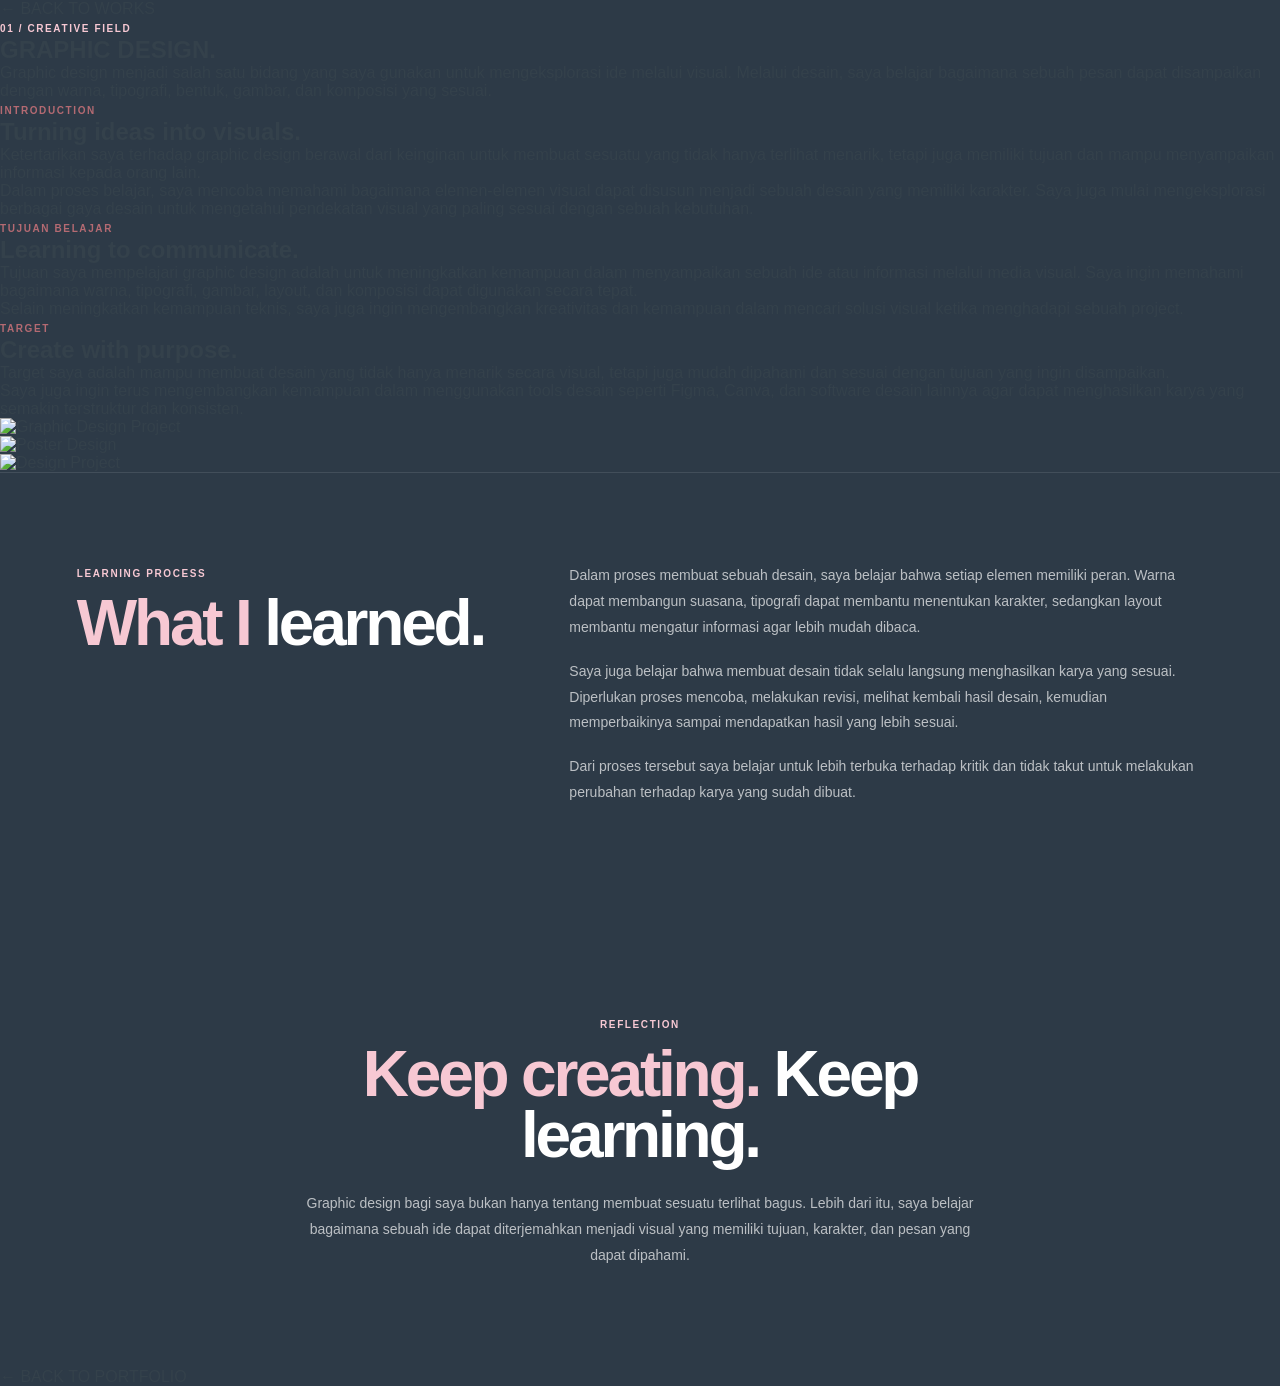
==== graphic-design.html @ dea5a139 "tambah file, benerin css" ====
<!DOCTYPE html>
<html lang="id">
<head>
    <meta charset="UTF-8">
    <meta name="viewport" content="width=device-width, initial-scale=1.0">
    <title>Graphic Design | Haya Salsabil Fadiyah</title>
    <link rel="stylesheet" href="style.css">
</head>

<body class="detail-page">

    <main class="detail-page-content">

        <a
            href="index.html#works"
            class="detail-back"
        >
            ← BACK TO WORKS
        </a>

        <section class="detail-header">
            <span class="section-label light">
                01 / CREATIVE FIELD
            </span>

            <h1>
                GRAPHIC
                <span>
                    DESIGN.
                </span>
            </h1>

            <p>
                Graphic design menjadi salah satu bidang yang
                saya gunakan untuk mengeksplorasi ide melalui
                visual. Melalui desain, saya belajar bagaimana
                sebuah pesan dapat disampaikan dengan warna,
                tipografi, bentuk, gambar, dan komposisi yang
                sesuai.
            </p>
        </section>

        <section class="detail-info">

            <div class="detail-description">
                <span class="section-label">
                    INTRODUCTION
                </span>

                <h2>
                    Turning ideas
                    <span>
                        into visuals.
                    </span>
                </h2>

                <p>
                    Ketertarikan saya terhadap graphic design
                    berawal dari keinginan untuk membuat sesuatu
                    yang tidak hanya terlihat menarik, tetapi juga
                    memiliki tujuan dan mampu menyampaikan informasi
                    kepada orang lain.
                </p>

                <p>
                    Dalam proses belajar, saya mencoba memahami
                    bagaimana elemen-elemen visual dapat disusun
                    menjadi sebuah desain yang memiliki karakter.
                    Saya juga mulai mengeksplorasi berbagai gaya
                    desain untuk mengetahui pendekatan visual yang
                    paling sesuai dengan sebuah kebutuhan.
                </p>

                <span class="section-label">
                    TUJUAN BELAJAR
                </span>

                <h2>
                    Learning to
                    <span>
                        communicate.
                    </span>
                </h2>

                <p>
                    Tujuan saya mempelajari graphic design adalah
                    untuk meningkatkan kemampuan dalam menyampaikan
                    sebuah ide atau informasi melalui media visual.
                    Saya ingin memahami bagaimana warna, tipografi,
                    gambar, layout, dan komposisi dapat digunakan
                    secara tepat.
                </p>

                <p>
                    Selain meningkatkan kemampuan teknis, saya juga
                    ingin mengembangkan kreativitas dan kemampuan
                    dalam mencari solusi visual ketika menghadapi
                    sebuah project.
                </p>

                <span class="section-label">
                    TARGET
                </span>

                <h2>
                    Create with
                    <span>
                        purpose.
                    </span>
                </h2>

                <p>
                    Target saya adalah mampu membuat desain yang
                    tidak hanya menarik secara visual, tetapi juga
                    mudah dipahami dan sesuai dengan tujuan yang
                    ingin disampaikan.
                </p>

                <p>
                    Saya juga ingin terus mengembangkan kemampuan
                    dalam menggunakan tools desain seperti Figma,
                    Canva, dan software desain lainnya agar dapat
                    menghasilkan karya yang semakin terstruktur
                    dan konsisten.
                </p>
            </div>

            <div class="detail-gallery">

                <div class="detail-photo large">
                    <img
                        src="assets/poster1.jpg"
                        alt="Graphic Design Project"
                    >
                </div>

                <div class="detail-photo">
                    <img
                        src="assets/work-poster.jpg"
                        alt="Poster Design"
                    >
                </div>

                <div class="detail-photo">
                    <img
                        src="assets/journey-2.jpg"
                        alt="Design Project"
                    >
                </div>

            </div>

        </section>

        <section class="detail-article">

            <div>
                <span class="section-label light">
                    LEARNING PROCESS
                </span>

                <h2>
                    What I
                    <span>
                        learned.
                    </span>
                </h2>
            </div>

            <div>
                <p>
                    Dalam proses membuat sebuah desain, saya
                    belajar bahwa setiap elemen memiliki peran.
                    Warna dapat membangun suasana, tipografi dapat
                    membantu menentukan karakter, sedangkan layout
                    membantu mengatur informasi agar lebih mudah
                    dibaca.
                </p>

                <p>
                    Saya juga belajar bahwa membuat desain tidak
                    selalu langsung menghasilkan karya yang sesuai.
                    Diperlukan proses mencoba, melakukan revisi,
                    melihat kembali hasil desain, kemudian
                    memperbaikinya sampai mendapatkan hasil yang
                    lebih sesuai.
                </p>

                <p>
                    Dari proses tersebut saya belajar untuk lebih
                    terbuka terhadap kritik dan tidak takut untuk
                    melakukan perubahan terhadap karya yang sudah
                    dibuat.
                </p>
            </div>

        </section>

        <section class="detail-closing">

            <span class="section-label light">
                REFLECTION
            </span>

            <h2>
                Keep creating.
                <span>
                    Keep learning.
                </span>
            </h2>

            <p>
                Graphic design bagi saya bukan hanya tentang
                membuat sesuatu terlihat bagus. Lebih dari itu,
                saya belajar bagaimana sebuah ide dapat diterjemahkan
                menjadi visual yang memiliki tujuan, karakter, dan
                pesan yang dapat dipahami.
            </p>

        </section>

        <a
            href="index.html#works"
            class="detail-bottom-button"
        >
            ← BACK TO PORTFOLIO
        </a>

    </main>

</body>
</html>
---- style.css ----
:root {
    --cream: #fff7e6;
    --pink: #f7c8d3;
    --rose: #b46a72;
    --sage: #a8b58a;
    --sky: #a9b7c6;
    --blue: #2d3a47;
    --dark: #24303b;
    --text: #34414b;

    --page-width: 1680px;
    --card-width: 1250px;
    --radius-large: 42px;
    --radius-medium: 30px;
    --radius-small: 18px;

    --main-width: calc(100% - 75px);
    --main-max-width: 1710px;
}

/* =========================================================
   RESET
========================================================= */

* {
    margin: 0;
    padding: 0;
    box-sizing: border-box;
    scroll-behavior: smooth;
}

html {
    scroll-behavior: smooth;
}

body {
    background: var(--blue);
    color: var(--text);
    font-family: "DM Sans", sans-serif;
    overflow-x: hidden;
}

body.locked {
    overflow: hidden;
}

a {
    color: inherit;
    text-decoration: none;
}

button {
    border: 0;
    font-family: inherit;
    cursor: pointer;
}


/* =========================================================
   WEBSITE VISIBILITY
========================================================= */

#website {
    opacity: 0;
    visibility: hidden;
}


/* =========================================================
   INTRO
========================================================= */

#intro,
#statement-screen {
    position: fixed;
    inset: 0;
    z-index: 9999;

    display: flex;
    align-items: center;
    justify-content: center;

    background: var(--blue);
}

#intro::before,
#statement-screen::before {
    content: "";

    position: absolute;
    inset: 0;

    background:
        radial-gradient(
            circle at 20% 25%,
            rgba(169, 183, 198, 0.12),
            transparent 25%
        ),
        radial-gradient(
            circle at 80% 75%,
            rgba(247, 200, 211, 0.08),
            transparent 25%
        );
}


/* =========================================================
   INTRO ORBITS
========================================================= */

.intro-orbits {
    position: absolute;
    inset: 0;
    pointer-events: none;
}

.intro-orbits span {
    position: absolute;

    border: 1px solid rgba(255, 247, 230, 0.12);
    border-radius: 50%;

    animation: orbitFloat 7s ease-in-out infinite;
}

.intro-orbits span:nth-child(1) {
    width: 420px;
    height: 420px;

    left: -130px;
    top: -120px;
}

.intro-orbits span:nth-child(2) {
    width: 300px;
    height: 300px;

    right: -100px;
    bottom: -80px;

    animation-delay: -2s;
}

.intro-orbits span:nth-child(3) {
    width: 120px;
    height: 120px;

    right: 18%;
    top: 18%;

    border-style: dashed;

    animation-delay: -4s;
}

@keyframes orbitFloat {
    0%,
    100% {
        transform: translateY(0) rotate(0deg);
    }

    50% {
        transform: translateY(-20px) rotate(15deg);
    }
}


/* =========================================================
   INTRO CONTENT
========================================================= */

.intro-content {
    position: relative;
    z-index: 2;

    width: min(520px, 80%);

    text-align: center;
}

#loading-number {
    margin-bottom: 18px;

    color: var(--pink);

    font-size: clamp(38px, 5vw, 62px);
    line-height: 1;
    font-weight: 800;
    letter-spacing: -0.04em;
}

.loading-line {
    width: 100%;
    height: 3px;

    overflow: hidden;

    background: rgba(255, 247, 230, 0.18);
}

#loading-bar {
    display: block;

    width: 0;
    height: 100%;

    background: var(--cream);

    transition: width 0.05s linear;
}

.loading-label {
    margin-top: 14px;

    color: rgba(255, 247, 230, 0.6);

    font-size: 10px;
    font-weight: 700;
    letter-spacing: 0.16em;
}


/* =========================================================
   STATEMENT
========================================================= */

#statement-screen {
    display: none;
    opacity: 0;

    transition: opacity 0.8s ease;
}

#statement-text {
    position: relative;
    z-index: 2;

    max-width: 1000px;
    padding: 0 30px;

    color: var(--cream);

    font-size: clamp(25px, 4vw, 58px);
    line-height: 1.05;
    font-weight: 800;
    letter-spacing: 0.06em;

    text-align: center;
}

.statement-decoration {
    position: absolute;
    inset: 0;

    pointer-events: none;
}

.statement-decoration span {
    position: absolute;

    color: var(--pink);
    font-size: 22px;

    animation: statementFloat 3s ease-in-out infinite;
}

.statement-decoration span:nth-child(1) {
    top: 25%;
    left: 18%;
}

.statement-decoration span:nth-child(2) {
    right: 18%;
    bottom: 25%;

    animation-delay: -1s;
}

.statement-decoration span:nth-child(3) {
    left: 10%;
    bottom: 20%;

    color: var(--sage);

    animation-delay: -2s;
}

@keyframes statementFloat {
    0%,
    100% {
        transform: translateY(0) rotate(0);
    }

    50% {
        transform: translateY(-15px) rotate(20deg);
    }
}


/* =========================================================
   FLOATING DECORATION
========================================================= */

.floating-decoration {
    position: fixed;
    inset: 0;
    z-index: 10;

    width: 100%;
    height: 100vh;

    overflow: hidden;
    pointer-events: none;
}

.ornament {
    position: absolute;

    opacity: 0.75;

    animation:
        floatingMove
        var(--duration)
        ease-in-out
        infinite;

    animation-delay: var(--delay);
}

.ornament.circle {
    width: 10px;
    height: 10px;

    border-radius: 50%;
}

.ornament.square {
    width: 13px;
    height: 13px;

    border-radius: 3px;

    transform: rotate(15deg);
}

.ornament.star {
    font-size: 22px;
}

@keyframes floatingMove {
    0% {
        transform: translate3d(0, 50px, 0) rotate(0);
        opacity: 0;
    }

    15% {
        opacity: 0.7;
    }

    45% {
        transform: translate3d(45px, -40px, 0) rotate(100deg);
    }

    70% {
        transform: translate3d(-35px, -100px, 0) rotate(210deg);
        opacity: 0.8;
    }

    100% {
        transform: translate3d(25px, -170px, 0) rotate(360deg);
        opacity: 0;
    }
}


/* =========================================================
   NAVBAR
========================================================= */

.navbar {
    position: sticky;
    top: 20px;
    z-index: 100;

    width: calc(100% - 90px);
    max-width: var(--page-width);
    height: 88px;

    margin: 20px auto 42px;
    padding: 0 34px;

    display: flex;
    align-items: center;
    justify-content: space-between;

    border-radius: 60px;

    background: var(--cream);

    box-shadow: 0 18px 40px rgba(0, 0, 0, 0.1);
}

.logo {
    color: var(--rose);

    font-size: 30px;
    font-weight: 800;
    letter-spacing: -0.06em;
}

.navbar nav {
    display: flex;
    align-items: center;
    gap: 38px;
}

.nav-link {
    position: relative;

    padding: 10px 0;

    color: var(--dark);

    font-size: 12px;
    font-weight: 800;
    letter-spacing: 0.04em;
}

.nav-link::after {
    content: "";

    position: absolute;
    left: 0;
    bottom: 2px;

    width: 0;
    height: 3px;

    border-radius: 5px;

    background: var(--rose);

    transition: width 0.3s ease;
}

.nav-link:hover::after,
.nav-link.active::after {
    width: 100%;
}

.talk-btn,
.portfolio-btn {
    display: inline-flex;
    align-items: center;
    justify-content: center;
    gap: 16px;

    padding: 16px 24px;

    border-radius: 40px;

    background: var(--rose);
    color: white;

    font-size: 12px;
    font-weight: 800;
    letter-spacing: 0.03em;

    transition:
        transform 0.3s ease,
        box-shadow 0.3s ease;
}

.talk-btn:hover,
.portfolio-btn:hover {
    transform: translateY(-4px);

    box-shadow:
        0 12px 25px rgba(180, 106, 114, 0.3);
}


/* =========================================================
   HERO
========================================================= */

.hero {
    width: calc(100% - 70px);
    max-width: var(--page-width);

    margin: 0 auto;
}

.hero-card {
    position: relative;

    min-height: 720px;

    overflow: hidden;

    display: flex;
    align-items: center;

    padding: 90px 9%;

    border-radius: var(--radius-large);

    background: var(--cream);
}

.hero-decoration::before,
.hero-decoration::after {
    content: "";

    position: absolute;

    width: 15px;
    height: 15px;

    border-radius: 50%;

    background: var(--pink);
}

.hero-decoration::before {
    top: 80px;
    left: 35px;
}

.hero-decoration::after {
    right: 45px;
    bottom: 70px;

    background: var(--sage);
}


/* =========================================================
   HERO CONTENT
========================================================= */

.hero-content {
    position: relative;
    z-index: 3;

    width: 57%;

    margin-left: auto;
}

.hello {
    margin-bottom: 14px;

    color: var(--sage);

    font-size: 23px;
    font-weight: 600;
}

.hello span {
    color: var(--rose);
    font-weight: 800;
}

.hero-content h1 {
    margin-bottom: 28px;

    color: var(--sage);

    font-size: clamp(48px, 5vw, 82px);
    line-height: 0.96;
    font-weight: 800;
    letter-spacing: -0.055em;
}

.hero-content h1 span {
    color: var(--rose);
}

.hero-description {
    max-width: 650px;

    margin-bottom: 25px;

    color: var(--text);

    font-size: 17px;
    line-height: 1.7;
}

.hero-meta {
    display: flex;
    flex-wrap: wrap;
    gap: 8px;

    margin-bottom: 28px;
}

.hero-meta span {
    padding: 8px 13px;

    border-radius: 30px;

    color: var(--rose);
    background: rgba(180, 106, 114, 0.09);

    font-size: 9px;
    font-weight: 800;
    letter-spacing: 0.05em;
}

.portfolio-btn {
    padding: 17px 26px;
}


/* =========================================================
   POLAROID / ID CARD
========================================================= */

.id-card-wrap {
    position: absolute;
    left: 8%;
    top: 95px;
    z-index: 5;

    width: 360px;
    height: 500px;

    cursor: grab;

    transform:
        rotate(-6deg)
        translate(0, 0);

    transform-origin: center top;

    transition: filter 0.4s ease;
}

.id-card-wrap:hover {
    filter:
        drop-shadow(
            0 30px 30px rgba(0, 0, 0, 0.14)
        );
}

.id-card-wrap:active {
    cursor: grabbing;
}

.polaroid-shadow {
    position: absolute;

    inset: 12px -14px -14px 14px;

    border-radius: 8px;

    background: rgba(0, 0, 0, 0.13);

    transform: rotate(3deg);

    filter: blur(5px);
}

.id-card {
    position: relative;

    width: 100%;
    height: 100%;

    padding: 16px 16px 20px;

    overflow: hidden;

    border-radius: 8px;

    background: white;

    box-shadow:
        0 25px 40px rgba(0, 0, 0, 0.15);

    user-select: none;

    transition: transform 0.25s ease;
}

.id-card:hover {
    transform: rotate(1deg) scale(1.015);
}

.polaroid-photo {
    width: 100%;
    height: 385px;

    overflow: hidden;

    background: #e8e8e8;
}

.polaroid-photo img {
    display: block;

    width: 100%;
    height: 100%;

    object-fit: cover;

    pointer-events: none;

    filter: saturate(0.92);
}

.polaroid-caption {
    display: flex;
    flex-direction: column;
    justify-content: center;

    padding: 13px 5px 0;
}

.polaroid-caption strong {
    color: var(--dark);

    font-family: Georgia, serif;
    font-size: 22px;
    line-height: 1;
}

.polaroid-caption span {
    margin-top: 3px;

    color: var(--rose);

    font-size: 11px;
    font-weight: 600;
}

.polaroid-caption small {
    margin-top: 3px;

    color: #999;

    font-size: 8px;
    font-weight: 700;
    letter-spacing: 0.15em;
}


/* =========================================================
   MARQUEE
========================================================= */

.marquee {
    width: 100%;
    min-height: 74px;

    margin: 28px 0 0;

    overflow: hidden;

    display: flex;
    align-items: center;

    background: var(--sky);
}

.marquee-track {
    width: max-content;

    display: flex;

    white-space: nowrap;

    animation:
        marqueeRight
        22s linear
        infinite;
}

.marquee-track span {
    padding-right: 55px;

    color: white;

    font-size: 25px;
    font-weight: 700;
    letter-spacing: 0.03em;
}

@keyframes marqueeRight {
    from {
        transform: translateX(-50%);
    }

    to {
        transform: translateX(0);
    }
}


/* =========================================================
   COMMON SECTION
========================================================= */

.section-label {
    display: inline-block;

    color: var(--rose);

    font-size: 10px;
    font-weight: 800;
    letter-spacing: 0.16em;
}

.section-label.light {
    color: var(--pink);
}


/* =========================================================
   ABOUT
========================================================= */

.about {
    position: relative;

    width: 100%;

    overflow: hidden;

    padding: 95px 0 100px;
}

.section-running-title {
    width: max-content;

    margin-bottom: 55px;

    white-space: nowrap;

    animation:
        aboutMove
        20s linear
        infinite;
}

.section-running-title span {
    color: transparent;

    -webkit-text-stroke: 2px var(--sky);

    font-size: clamp(70px, 9vw, 145px);
    line-height: 0.9;
    font-weight: 800;
}

@keyframes aboutMove {
    from {
        transform: translateX(-15%);
    }

    to {
        transform: translateX(0);
    }
}


/* =========================================================
   ABOUT CARD
========================================================= */

.about-card {
    position: relative;
    z-index: 2;

    width: var(--main-width);
    max-width: var(--main-max-width);
    min-height: 730px;

    margin: 0 auto;
    padding: 80px 10% 80px 8%;

    border-radius: 45px;

    background: var(--cream);
}


/* =========================================================
   ABOUT PHOTO
========================================================= */

.about-photo {
    position: absolute;
    right: -25px;
    top: -160px;
    z-index: 3;

    width: 520px;

    animation: photoFloat 4s ease-in-out infinite;
}

.about-photo img {
    position: relative;

    display: block;

    width: 100%;

    filter:
        drop-shadow(
            0 15px 18px rgba(0, 0, 0, 0.18)
        );
}

.photo-glow {
    position: absolute;

    inset: 15% 5% 5%;

    background: var(--sage);

    filter: blur(35px);

    opacity: 0.45;
}

@keyframes photoFloat {
    0%,
    100% {
        transform:
            translateY(0)
            rotate(0);
    }

    50% {
        transform:
            translateY(-14px)
            rotate(1deg);
    }
}


/* =========================================================
   ABOUT TEXT
========================================================= */

.about-text {
    width: 65%;

    color: #6d7b45;
}

.about-text h2 {
    margin: 9px 0 20px;

    color: var(--sage);

    font-size: clamp(38px, 4vw, 55px);
    line-height: 1;
    letter-spacing: -0.04em;
}

.about-text h2 span {
    color: var(--rose);
}

.about-text > p {
    margin-bottom: 17px;

    font-size: 16px;
    line-height: 1.75;
}


/* =========================================================
   SKILLS & JOURNEY
========================================================= */

.skills-block,
.journey-block {
    margin-top: 35px;
}

.block-title {
    display: inline-flex;

    padding: 10px 25px;

    border-radius:
        18px
        32px
        32px
        18px;

    color: white;

    background:
        linear-gradient(
            90deg,
            var(--rose),
            var(--sage)
        );

    font-size: 12px;
    font-weight: 800;
    letter-spacing: 0.08em;
}

.block-description {
    max-width: 630px;

    margin: 12px 0 18px;

    color: #79855a;

    font-size: 12px;
    line-height: 1.6;
}


/* =========================================================
   SKILLS
========================================================= */

.skills {
    display: flex;
    align-items: flex-start;
    gap: 23px;

    margin-top: 15px;
}

.skill {
    display: flex;
    flex-direction: column;
    align-items: center;
    gap: 6px;

    min-width: 58px;
}

.skill-icon {
    width: 58px;
    height: 58px;

    display: grid;
    place-items: center;

    border-radius: 11px;

    background: white;

    box-shadow:
        0 8px 18px rgba(0, 0, 0, 0.13);

    font-size: 23px;
    font-weight: 800;

    transition:
        transform 0.35s
        cubic-bezier(.2, .8, .2, 1);
}

.skill:hover .skill-icon {
    transform:
        translateY(-10px)
        rotate(-5deg);
}

.skill small {
    height: 12px;

    opacity: 0;

    color: var(--dark);

    font-size: 9px;

    white-space: nowrap;

    transition: opacity 0.3s ease;
}

.skill:hover small {
    opacity: 1;
}

.ai {
    color: #ff9800;
    background: #21100c;
}

.ps {
    color: #29a9ff;
    background: #092438;
}

.figma {
    color: #ff6f61;
    background: #111;
}

.vs {
    color: #147dd1;
}

.php {
    color: #7134a5;
}

.canva {
    color: white;

    background:
        linear-gradient(
            135deg,
            #08d8a0,
            #7658e8
        );

    font-size: 11px;
}


/* =========================================================
   JOURNEY
========================================================= */

.journey {
    display: flex;
    align-items: center;
    gap: 24px;

    margin-top: 10px;
}

.journey-image {
    position: relative;

    width: 330px;
    height: 175px;

    flex-shrink: 0;

    overflow: hidden;

    border-radius: 22px;

    background: var(--sage);
}

.journey-image img {
    width: 100%;
    height: 100%;

    object-fit: cover;

    transition:
        opacity 0.3s ease,
        transform 0.5s ease;
}

.journey-image:hover img {
    transform: scale(1.05);
}

.journey-next,
.work-arrow,
.achievement-prev,
.achievement-next {
    cursor: pointer;
}

.journey-next {
    position: absolute;

    right: 8px;
    bottom: 8px;

    width: 40px;
    height: 40px;

    border-radius: 50%;

    color: white;
    background: var(--sage);

    font-size: 21px;

    transition: transform 0.3s ease;
}

.journey-next:hover {
    transform:
        rotate(45deg)
        scale(1.1);
}

.journey-number {
    color: var(--rose);

    font-size: 9px;
    font-weight: 800;
    letter-spacing: 0.1em;
}

.journey-info h3 {
    margin: 7px 0;

    color: var(--rose);

    font-size: 22px;
}

.journey-info p {
    max-width: 390px;

    color: #5e6c39;

    font-size: 13px;
    line-height: 1.6;
}


/* =========================================================
   WORKS
========================================================= */

.works {
    width: 100%;

    padding: 100px 5% 110px;
}

.works-inner {
    width: min(1400px, 100%);

    margin: 0 auto;
}

.works-heading {
    margin-bottom: 45px;

    text-align: center;
}

.works-heading h2 {
    margin-top: 8px;

    color: var(--pink);

    font-size: clamp(48px, 5vw, 75px);
    line-height: 0.95;
    font-weight: 800;
    letter-spacing: -0.05em;
}

.works-heading h2 span {
    color: white;
}

.works-heading p {
    width: min(600px, 100%);

    margin: 16px auto 0;

    color: rgba(255, 255, 255, 0.65);

    font-size: 14px;
    line-height: 1.6;
}


/* =========================================================
   WORKS CONTENT
========================================================= */

.works-content {
    width: min(1250px, 100%);

    margin: auto;

    display: grid;
    grid-template-columns: 360px 1fr;

    align-items: center;

    gap: 75px;
}


/* =========================================================
   PHONE
========================================================= */

.phone-area {
    position: relative;

    display: flex;
    justify-content: center;
    align-items: center;

    min-height: 570px;
}

.phone-shadow {
    position: absolute;

    width: 230px;
    height: 45px;

    bottom: 45px;

    border-radius: 50%;

    background: rgba(0, 0, 0, 0.25);

    filter: blur(18px);

    transform: rotate(-8deg);
}

.phone {
    position: relative;
    z-index: 2;

    width: 305px;
    height: 610px;

    padding: 11px;

    border: 9px solid #111;
    border-radius: 45px;

    background: white;

    transform: rotate(-8deg);

    animation:
        phoneFloat
        4s ease-in-out
        infinite;

    box-shadow:
        18px 25px 40px rgba(0, 0, 0, 0.24);
}

.phone-speaker {
    position: absolute;

    top: 10px;
    left: 50%;

    width: 32px;
    height: 4px;

    transform: translateX(-50%);

    border-radius: 20px;

    background: #333;

    z-index: 5;
}

.phone-notch {
    position: absolute;

    top: 6px;
    left: 50%;

    width: 105px;
    height: 24px;

    transform: translateX(-50%);

    border-radius: 20px;

    background: #111;

    z-index: 3;
}

.phone-screen {
    width: 100%;
    height: 100%;

    overflow: hidden;

    border-radius: 32px;
}

.phone-screen img {
    width: 100%;
    height: 100%;

    object-fit: cover;

    transition: opacity 0.25s ease;
}

@keyframes phoneFloat {
    0%,
    100% {
        transform:
            translateY(0)
            rotate(-8deg);
    }

    50% {
        transform:
            translateY(-18px)
            rotate(-5deg);
    }
}


/* =========================================================
   WORK CATEGORIES
========================================================= */

.work-categories {
    display: grid;

    grid-template-columns: repeat(3, 1fr);

    gap: 14px;
}

.work-category {
    position: relative;

    min-height: 430px;

    overflow: hidden;

    border-radius: var(--radius-medium);

    background: var(--cream);

    color: var(--dark);

    transition:
        transform 0.35s ease,
        box-shadow 0.35s ease;
}

.work-category:hover {
    transform: translateY(-8px);

    box-shadow:
        0 18px 35px rgba(0, 0, 0, 0.18);
}

.category-image {
    width: 100%;
    height: 180px;

    overflow: hidden;
}

.category-image img {
    display: block;

    width: 100%;
    height: 100%;

    object-fit: cover;

    transition: transform 0.5s ease;
}

.work-category:hover .category-image img {
    transform: scale(1.08);
}

.category-content {
    position: relative;

    min-height: 250px;

    padding: 22px 20px;
}

.category-content > span {
    color: var(--rose);

    font-size: 9px;
    font-weight: 800;
    letter-spacing: 0.1em;
}

.category-content h3 {
    margin: 8px 0 12px;

    color: var(--sage);

    font-size: 25px;
    line-height: 0.95;
    font-weight: 800;
    letter-spacing: -0.04em;
}

.category-content p {
    max-width: 230px;

    color: #687449;

    font-size: 11px;
    line-height: 1.6;
}

.category-content b {
    position: absolute;

    right: 18px;
    bottom: 18px;

    width: 42px;
    height: 42px;

    display: grid;
    place-items: center;

    border-radius: 50%;

    color: white;
    background: var(--rose);

    font-size: 20px;

    transition:
        transform 0.3s ease,
        background 0.3s ease;
}

.work-category:hover .category-content b {
    transform: rotate(45deg);

    background: var(--sage);
}

.work-info h3 {
    margin: 5px 0 6px;

    color: var(--pink);

    font-size: 25px;
    line-height: 1;
}

.work-info p {
    max-width: 650px;

    color: rgba(255, 255, 255, 0.7);

    font-size: 13px;
    line-height: 1.6;
}


/* =========================================================
   ACHIEVEMENTS
========================================================= */

.achievements {
    width: 100%;

    margin: 0;

    padding: 90px 0 100px;

    overflow: hidden;
}

.achievement-title {
    width: min(1400px, 90%);

    margin: 0 auto 38px;
}

.achievement-title > span {
    color: white;

    font-size: clamp(50px, 6vw, 90px);
    line-height: 0.95;
    font-weight: 800;
    letter-spacing: -0.055em;
}

.achievement-title p {
    margin-top: 10px;

    color: rgba(255, 255, 255, 0.55);

    font-size: 12px;
}


/* =========================================================
   ACHIEVEMENT CONTENT
========================================================= */

.achievement-content {
    width: 100%;

    display: grid;
    grid-template-columns: 1.55fr 0.75fr;

    gap: 0;

    align-items: stretch;
}


/* =========================================================
   ACHIEVEMENT IMAGE
========================================================= */

.achievement-image {
    position: relative;

    height: 600px;

    overflow: hidden;

    background: var(--sage);
}

.achievement-image img {
    display: block;

    width: 100%;
    height: 100%;

    object-fit: cover;
    object-position: center center;

    transition: transform 0.5s ease;
}

.achievement-image:hover img {
    transform: scale(1.025);
}


/* =========================================================
   ACHIEVEMENT OVERLAY
========================================================= */

.achievement-overlay {
    position: absolute;

    left: 40px;
    bottom: 35px;

    width: min(470px, 65%);

    padding: 22px;

    border-radius: 20px;

    background: rgba(255, 247, 230, 0.78);

    backdrop-filter: blur(14px);
}

.achievement-overlay span {
    color: var(--rose);

    font-size: 9px;
    font-weight: 800;
    letter-spacing: 0.12em;
}

.achievement-overlay h3 {
    margin: 7px 0;

    color: var(--dark);

    font-size: 18px;
    line-height: 1.1;
}

.achievement-overlay p {
    color: #56633a;

    font-size: 12px;
    line-height: 1.5;
}


/* =========================================================
   ACHIEVEMENT ARROWS
========================================================= */

.achievement-prev,
.achievement-next {
    position: absolute;
    top: 50%;
    z-index: 5;

    width: 46px;
    height: 46px;

    border-radius: 50%;

    color: white;
    background: var(--sage);

    font-size: 27px;

    transform: translateY(-50%);

    transition: transform 0.3s ease;
}

.achievement-prev:hover,
.achievement-next:hover {
    transform:
        translateY(-50%)
        scale(1.12);
}

.achievement-prev {
    left: 25px;
}

.achievement-next {
    right: 25px;
}


/* =========================================================
   ACHIEVEMENT MESSAGE
========================================================= */

.achievement-message {
    min-height: 600px;

    padding: 55px 65px;

    display: flex;
    flex-direction: column;
    justify-content: center;

    background: var(--cream);

    color: var(--rose);
}

.achievement-number {
    margin-bottom: 25px;

    color: var(--sage);

    font-size: 10px;
    font-weight: 800;
    letter-spacing: 0.14em;
}

.achievement-message p {
    max-width: 500px;

    color: var(--rose);

    font-size: clamp(26px, 3vw, 42px);
    line-height: 1.25;
    font-weight: 700;
    letter-spacing: -0.03em;
}

.achievement-small-line {
    width: 65px;
    height: 3px;

    margin: 28px 0 14px;

    background: var(--sage);
}

.achievement-message > span:last-child {
    color: #788354;

    font-size: 8px;
    font-weight: 800;
    letter-spacing: 0.1em;
}


/* =========================================================
   ACHIEVEMENT CTA
========================================================= */

.achievement-cta {
    width: 100%;
    min-height: 105px;

    padding: 22px 6%;

    display: flex;
    align-items: center;
    justify-content: space-between;

    gap: 25px;

    background: var(--cream);

    border-top:
        1px solid rgba(180, 106, 114, 0.12);

    color: var(--rose);
}

.achievement-cta div {
    display: flex;
    flex-direction: column;
    gap: 5px;
}

.achievement-cta span {
    color: var(--sage);

    font-size: 9px;
    font-weight: 800;
    letter-spacing: 0.13em;
}

.achievement-cta strong {
    font-size: 22px;
}

.achievement-cta button {
    width: 55px;
    height: 55px;

    flex-shrink: 0;

    display: grid;
    place-items: center;

    border-radius: 50%;

    color: white;
    background: var(--sage);

    font-size: 27px;

    cursor: pointer;

    transition:
        transform 0.4s ease,
        box-shadow 0.3s ease;
}

.achievement-cta button:hover {
    transform:
        rotate(45deg)
        scale(1.08);

    box-shadow:
        0 10px 25px
        rgba(168, 181, 138, 0.35);
}


/* =========================================================
   CONTACT
========================================================= */

.contact {
    width: 100%;

    padding: 100px 5% 85px;
}

.contact-card {
    width: var(--main-width);
    max-width: var(--main-max-width);

    margin: 0 auto;

    padding: 70px 10%;

    border-radius: 45px;

    background: var(--cream);

    text-align: center;
}

.contact-card h2 {
    margin: 8px 0 12px;

    color: var(--rose);

    font-size: clamp(50px, 5vw, 75px);
    line-height: 0.9;
    letter-spacing: -0.05em;
}

.contact-card > p {
    width: min(650px, 100%);

    margin: auto;

    color: #687449;

    font-size: 14px;
    line-height: 1.7;
}


/* =========================================================
   CONTACT TAGS
========================================================= */

.contact-extra {
    display: flex;
    justify-content: center;
    flex-wrap: wrap;

    gap: 8px;

    margin: 24px 0;
}

.contact-extra span {
    padding: 7px 13px;

    border-radius: 20px;

    color: var(--rose);
    background: rgba(180, 106, 114, 0.08);

    font-size: 8px;
    font-weight: 800;
    letter-spacing: 0.1em;
}


/* =========================================================
   SOCIALS
========================================================= */

.socials {
    width: min(900px, 100%);

    margin: 30px auto 0;

    display: grid;

    grid-template-columns: repeat(3, 1fr);

    gap: 12px;
}

.social {
    width: 100%;
    min-height: 54px;

    padding: 13px 19px;

    border-radius: 30px;

    display: flex;
    align-items: center;
    justify-content: space-between;

    color: white;
    background: var(--rose);

    font-size: 12px;
    font-weight: 700;

    box-shadow:
        0 7px 0 rgba(0, 0, 0, 0.08);

    animation:
        socialFloat
        4s ease-in-out
        infinite;

    transition:
        transform 0.3s ease,
        background 0.3s ease;
}

.social:nth-child(2) {
    animation-delay: -0.6s;
}

.social:nth-child(3) {
    animation-delay: -1.2s;
}

.social:nth-child(4) {
    animation-delay: -1.8s;
}

.social:nth-child(5) {
    animation-delay: -2.4s;
}

.social:nth-child(6) {
    animation-delay: -3s;
}

.social:hover {
    transform:
        translateY(-8px)
        rotate(-2deg);

    background: var(--sage);
}

.social b {
    font-size: 17px;
}

@keyframes socialFloat {
    0%,
    100% {
        transform: translateY(0);
    }

    50% {
        transform: translateY(-6px);
    }
}


/* =========================================================
   BIG NAME
========================================================= */

.big-name {
    width: 100%;

    overflow: hidden;

    white-space: nowrap;
}

.big-name-track {
    display: flex;

    width: max-content;

    animation:
        bigNameMove
        20s linear
        infinite;
}

.big-name-track span {
    color: #718096;

    font-size: clamp(65px, 10vw, 165px);
    line-height: 0.9;
    font-weight: 800;
    letter-spacing: -0.06em;
}

@keyframes bigNameMove {
    from {
        transform: translateX(-50%);
    }

    to {
        transform: translateX(0);
    }
}


/* =========================================================
   FOOTER
========================================================= */

footer {
    width: calc(100% - 50px);
    max-width: 1600px;

    margin: 0 auto;

    padding: 30px 10px 40px;

    color: white;
}

.footer-top {
    display: flex;
    align-items: center;
    justify-content: space-between;
}

.footer-tools {
    display: flex;
    gap: 8px;
}

.footer-tools span {
    width: 30px;
    height: 30px;

    display: grid;
    place-items: center;

    border-radius: 5px;

    background: var(--sky);

    font-size: 11px;
    font-weight: 800;
}

.footer-nav {
    display: flex;
    gap: 30px;

    flex-wrap: wrap;
}

.footer-nav a {
    font-size: 9px;
    font-weight: 700;

    transition: color 0.3s ease;
}

.footer-nav a:hover {
    color: var(--pink);
}

.footer-bottom {
    display: flex;
    align-items: flex-end;
    justify-content: space-between;

    gap: 30px;

    margin-top: 30px;

    font-size: 9px;
    line-height: 1.5;

    opacity: 0.75;
}

.footer-bottom p {
    max-width: 450px;
}


/* =========================================================
   SCROLL ANIMATION
========================================================= */

.scroll-hidden {
    opacity: 0;

    transform: translateY(35px);

    transition:
        opacity 0.8s ease,
        transform 0.8s ease;
}

.scroll-hidden.show {
    opacity: 1;

    transform: translateY(0);
}


/* =========================================================
   DETAIL ARTICLE / PROJECT
========================================================= */

.detail-article {
    display: grid;

    grid-template-columns: 0.8fr 1.2fr;

    gap: 70px;

    padding: 90px 6%;

    border-top:
        1px solid rgba(255, 255, 255, 0.1);
}

.detail-article h2,
.detail-project h2,
.detail-closing h2 {
    margin: 12px 0 25px;

    color: var(--pink);

    font-size: clamp(38px, 5vw, 65px);
    line-height: 0.95;
    letter-spacing: -0.05em;
}

.detail-article h2 span,
.detail-project h2 span,
.detail-closing h2 span {
    color: white;
}

.detail-article p,
.detail-project p,
.detail-closing p {
    margin-bottom: 18px;

    color: rgba(255, 255, 255, 0.68);

    font-size: 14px;
    line-height: 1.85;
}

.detail-project {
    max-width: 900px;

    margin: 0 auto;

    padding: 90px 6%;

    text-align: center;
}

.detail-closing {
    max-width: 850px;

    margin: 0 auto;

    padding: 100px 6%;

    text-align: center;
}

.detail-closing p {
    max-width: 700px;

    margin: 0 auto;
}


/* =========================================================
   TABLET — MAX 1100PX
========================================================= */

@media (max-width: 1100px) {

    /* NAVBAR */

    .navbar {
        width: calc(100% - 40px);
        height: 78px;

        padding: 0 25px;
    }

    .navbar nav {
        gap: 20px;
    }

    .nav-link {
        font-size: 10px;
    }

    .talk-btn {
        display: none;
    }


    /* HERO */

    .hero {
        width: calc(100% - 35px);
    }

    .hero-card {
        min-height: 700px;

        padding: 70px 7%;
    }

    .id-card-wrap {
        left: 5%;

        width: 310px;
        height: 435px;
    }

    .polaroid-photo {
        height: 330px;
    }

    .hero-content {
        width: 58%;
    }

    .hero-content h1 {
        font-size: 55px;
    }


    /* ABOUT */

    .about-card {
        width: calc(100% - 50px);

        padding: 55px 45px;
    }

    .about-photo {
        width: 280px;
    }

    .about-text {
        width: 73%;
    }


    /* WORKS */

    .works-content {
        grid-template-columns: 290px 1fr;

        gap: 45px;
    }

    .phone {
        width: 260px;
        height: 530px;
    }


    /* ACHIEVEMENTS */

    .achievement-message {
        padding: 45px 40px;
    }

    .achievement-message p {
        font-size: 30px;
    }
}


/* =========================================================
   MOBILE — MAX 700PX
========================================================= */

@media (max-width: 700px) {

    /* NAVBAR */

    .navbar {
        position: sticky;

        width: calc(100% - 20px);
        height: 68px;

        margin: 12px auto 25px;

        padding: 0 18px;
    }

    .navbar nav {
        gap: 10px;
    }

    .nav-link {
        font-size: 8px;
    }

    .logo {
        font-size: 23px;
    }


    /* HERO */

    .hero {
        width: calc(100% - 16px);
    }

    .hero-card {
        min-height: auto;

        padding: 45px 22px 55px;

        display: block;

        border-radius: 28px;
    }

    .id-card-wrap {
        position: relative;

        left: auto;
        top: auto;

        width: 235px;
        height: 335px;

        margin: 15px auto 45px;
    }

    .polaroid-photo {
        height: 245px;
    }

    .polaroid-caption strong {
        font-size: 19px;
    }

    .hero-content {
        width: 100%;

        text-align: center;
    }

    .hello {
        font-size: 18px;
    }

    .hero-content h1 {
        font-size: 39px;
    }

    .hero-description {
        font-size: 13px;
    }

    .hero-meta {
        justify-content: center;
    }

    .portfolio-btn {
        font-size: 10px;
    }


    /* MARQUEE */

    .marquee {
        min-height: 55px;

        margin-top: 18px;
    }

    .marquee-track span {
        font-size: 17px;
    }


    /* ABOUT */

    .about {
        padding: 65px 0 75px;
    }

    .section-running-title {
        margin-bottom: 40px;
    }

    .section-running-title span {
        font-size: 65px;

        -webkit-text-stroke-width: 1px;
    }

    .about-card {
        width: calc(100% - 25px);

        min-height: auto;

        padding: 30px 22px 45px;

        border-radius: 25px;
    }

    .about-photo {
        position: relative;

        top: auto;
        right: auto;

        width: 210px;

        margin: -85px auto 25px;
    }

    .about-text {
        width: 100%;
    }

    .about-text h2 {
        font-size: 37px;
    }

    .about-text > p {
        font-size: 13px;
    }


    /* SKILLS */

    .skills {
        flex-wrap: wrap;

        justify-content: center;

        gap: 15px;
    }


    /* JOURNEY */

    .journey {
        flex-direction: column;

        align-items: stretch;
    }

    .journey-image {
        width: 100%;
        height: 190px;
    }

    .journey-info p {
        max-width: none;
    }


    /* WORKS */

    .works {
        padding: 65px 20px 75px;
    }

    .works-heading h2 {
        font-size: 48px;
    }

    .works-content {
        grid-template-columns: 1fr;

        gap: 50px;
    }

    .phone-area {
        min-height: 470px;
    }

    .phone {
        width: 230px;
        height: 460px;
    }


    /* WORK CATEGORIES */

    .work-categories {
        grid-template-columns: 1fr;
    }


    /* ACHIEVEMENTS */

    .achievements {
        padding: 65px 0 70px;
    }

    .achievement-title {
        width: calc(100% - 35px);

        margin-bottom: 30px;
    }

    .achievement-title > span {
        font-size: 48px;
    }

    .achievement-content {
        grid-template-columns: 1fr;
    }

    .achievement-image {
        height: 350px;

        border-radius: 0;
    }

    .achievement-overlay {
        left: 20px;
        bottom: 20px;

        width: calc(100% - 40px);

        padding: 18px;
    }

    .achievement-message {
        min-height: 310px;

        padding: 40px 25px;
    }

    .achievement-message p {
        font-size: 27px;
    }

    .achievement-cta {
        padding: 20px 22px;
    }

    .achievement-cta strong {
        font-size: 17px;
    }


    /* CONTACT */

    .contact {
        padding: 65px 15px 60px;
    }

    .contact-card {
        padding: 45px 20px;
    }

    .contact-card h2 {
        font-size: 52px;
    }

    .socials {
        grid-template-columns: 1fr;
    }


    /* FOOTER */

    footer {
        width: calc(100% - 35px);
    }

    .footer-top,
    .footer-bottom {
        flex-direction: column;

        align-items: flex-start;
    }

    .footer-nav {
        gap: 14px;
    }


    /* DETAIL */

    .detail-article {
        grid-template-columns: 1fr;

        gap: 30px;

        padding: 60px 20px;
    }

    .detail-article h2,
    .detail-project h2,
    .detail-closing h2 {
        font-size: 40px;
    }

    .detail-article p,
    .detail-project p,
    .detail-closing p {
        font-size: 12px;
    }

    .detail-project,
    .detail-closing {
        padding: 65px 20px;
    }
}
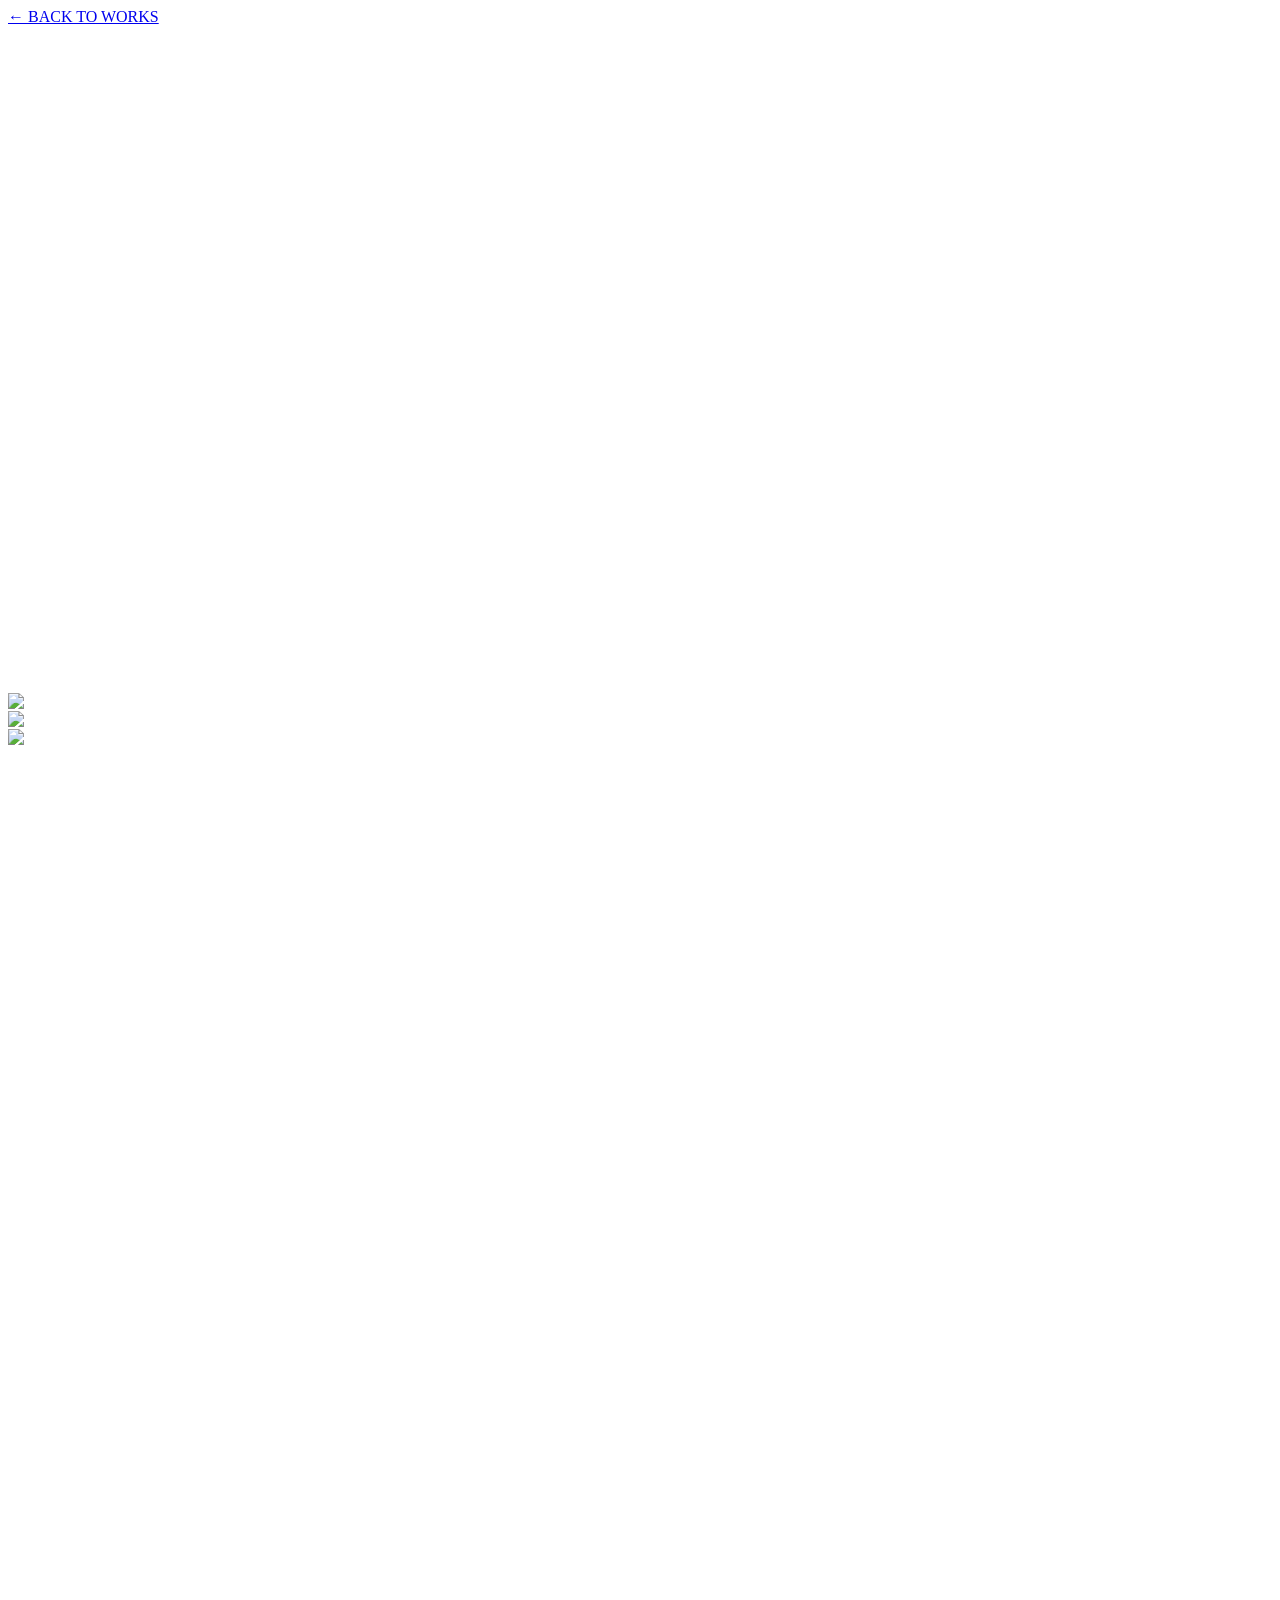
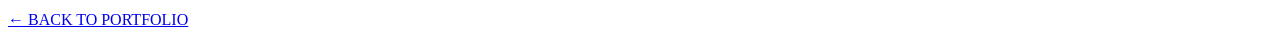
==== commit f4003767: "tambah css" ====
--- a/graphic-design.html
+++ b/graphic-design.html
@@ -4,7 +4,8 @@
     <meta charset="UTF-8">
     <meta name="viewport" content="width=device-width, initial-scale=1.0">
     <title>Graphic Design | Haya Salsabil Fadiyah</title>
-    <link rel="stylesheet" href="style.css">
+    <link rel="stylesheet" href="css/detail.css">
+    <link rel="stylesheet" href="css/detail-responsive.css">
 </head>
 
 <body class="detail-page">
--- a/css/detail.css
+++ b/css/detail.css
@@ -0,0 +1,242 @@
+
+/* =========================================================
+   DETAIL PAGE
+   DESKTOP / MAIN STYLE
+========================================================= */
+
+.detail-page {
+    width: 100%;
+    background: var(--blue);
+    color: white;
+}
+
+
+/* =========================================================
+   DETAIL ARTICLE
+========================================================= */
+
+.detail-article {
+    width: min(1400px, 90%);
+    margin: 0 auto;
+    padding: 100px 0;
+
+    display: grid;
+    grid-template-columns: 0.8fr 1.2fr;
+    align-items: start;
+    gap: 80px;
+
+    border-top: 1px solid rgba(255, 255, 255, 0.1);
+}
+
+.detail-article h2 {
+    margin: 12px 0 25px;
+
+    color: var(--pink);
+
+    font-size: clamp(40px, 5vw, 68px);
+    line-height: 0.95;
+    font-weight: 800;
+
+    letter-spacing: -0.05em;
+}
+
+.detail-article h2 span {
+    color: white;
+}
+
+.detail-article p {
+    max-width: 650px;
+    margin-bottom: 18px;
+
+    color: rgba(255, 255, 255, 0.68);
+
+    font-size: 14px;
+    line-height: 1.85;
+}
+
+
+/* =========================================================
+   DETAIL PROJECT
+========================================================= */
+
+.detail-project {
+    width: min(900px, 90%);
+    margin: 0 auto;
+    padding: 100px 0;
+
+    text-align: center;
+}
+
+.detail-project h2 {
+    margin: 12px 0 25px;
+
+    color: var(--pink);
+
+    font-size: clamp(40px, 5vw, 68px);
+    line-height: 0.95;
+    font-weight: 800;
+
+    letter-spacing: -0.05em;
+}
+
+.detail-project h2 span {
+    color: white;
+}
+
+.detail-project p {
+    max-width: 700px;
+    margin: 0 auto 18px;
+
+    color: rgba(255, 255, 255, 0.68);
+
+    font-size: 14px;
+    line-height: 1.85;
+}
+
+
+/* =========================================================
+   DETAIL CLOSING
+========================================================= */
+
+.detail-closing {
+    width: min(850px, 90%);
+    margin: 0 auto;
+    padding: 110px 0;
+
+    text-align: center;
+}
+
+.detail-closing h2 {
+    margin: 12px 0 25px;
+
+    color: var(--pink);
+
+    font-size: clamp(40px, 5vw, 68px);
+    line-height: 0.95;
+    font-weight: 800;
+
+    letter-spacing: -0.05em;
+}
+
+.detail-closing h2 span {
+    color: white;
+}
+
+.detail-closing p {
+    max-width: 700px;
+    margin: 0 auto;
+
+    color: rgba(255, 255, 255, 0.68);
+
+    font-size: 14px;
+    line-height: 1.85;
+}
+
+
+/* =========================================================
+   DETAIL DIVIDER
+========================================================= */
+
+.detail-divider {
+    width: 80px;
+    height: 3px;
+
+    margin: 30px auto;
+
+    border-radius: 10px;
+
+    background: var(--sage);
+}
+
+
+/* =========================================================
+   DETAIL IMAGE
+========================================================= */
+
+.detail-image {
+    width: 100%;
+    overflow: hidden;
+
+    border-radius: var(--radius-medium);
+
+    background: var(--cream);
+}
+
+.detail-image img {
+    width: 100%;
+    height: auto;
+
+    display: block;
+
+    object-fit: cover;
+
+    transition: transform 0.5s ease;
+}
+
+.detail-image:hover img {
+    transform: scale(1.03);
+}
+
+
+/* =========================================================
+   DETAIL TAGS
+========================================================= */
+
+.detail-tags {
+    display: flex;
+    flex-wrap: wrap;
+    gap: 8px;
+
+    margin-top: 25px;
+}
+
+.detail-tags span {
+    padding: 8px 14px;
+
+    border-radius: 20px;
+
+    color: var(--rose);
+
+    background: rgba(247, 200, 211, 0.1);
+
+    font-size: 9px;
+    font-weight: 800;
+
+    letter-spacing: 0.08em;
+}
+
+
+/* =========================================================
+   DETAIL BUTTON
+========================================================= */
+
+.detail-button {
+    display: inline-flex;
+    align-items: center;
+    justify-content: center;
+
+    gap: 10px;
+
+    margin-top: 25px;
+    padding: 14px 22px;
+
+    border-radius: 30px;
+
+    color: white;
+    background: var(--rose);
+
+    font-size: 11px;
+    font-weight: 800;
+
+    transition:
+        transform 0.3s ease,
+        box-shadow 0.3s ease;
+}
+
+.detail-button:hover {
+    transform: translateY(-4px);
+
+    box-shadow:
+        0 12px 25px rgba(180, 106, 114, 0.3);
+}
+
--- a/css/detail-responsive.css
+++ b/css/detail-responsive.css
@@ -0,0 +1,154 @@
+
+/* =========================================================
+   DETAIL PAGE
+   RESPONSIVE STYLE
+========================================================= */
+
+
+/* =========================================================
+   TABLET
+========================================================= */
+
+@media (max-width: 1100px) {
+
+    .detail-article {
+        width: calc(100% - 80px);
+        grid-template-columns: 1fr 1fr;
+        gap: 50px;
+        padding: 80px 0;
+    }
+
+    .detail-project {
+        width: calc(100% - 80px);
+
+        padding: 80px 0;
+    }
+
+    .detail-closing {
+        width: calc(100% - 80px);
+
+        padding: 85px 0;
+    }
+
+    .detail-article h2,
+    .detail-project h2,
+    .detail-closing h2 {
+        font-size: 50px;
+    }
+}
+
+
+/* =========================================================
+   MOBILE
+========================================================= */
+
+@media (max-width: 700px) {
+
+    /* -----------------------------------------------------
+       ARTICLE
+    ----------------------------------------------------- */
+
+    .detail-article {
+        width: calc(100% - 40px);
+        display: grid;
+        grid-template-columns: 1fr;
+        gap: 30px;
+        padding: 60px 0;
+    }
+
+
+    /* -----------------------------------------------------
+       PROJECT
+    ----------------------------------------------------- */
+
+    .detail-project {
+        width: calc(100% - 40px);
+
+        padding: 65px 0;
+    }
+
+
+    /* -----------------------------------------------------
+       CLOSING
+    ----------------------------------------------------- */
+
+    .detail-closing {
+        width: calc(100% - 40px);
+
+        padding: 70px 0;
+    }
+
+
+    /* -----------------------------------------------------
+       TITLE
+    ----------------------------------------------------- */
+
+    .detail-article h2,
+    .detail-project h2,
+    .detail-closing h2 {
+        margin-bottom: 20px;
+
+        font-size: 40px;
+
+        line-height: 0.95;
+    }
+
+
+    /* -----------------------------------------------------
+       PARAGRAPH
+    ----------------------------------------------------- */
+
+    .detail-article p,
+    .detail-project p,
+    .detail-closing p {
+        font-size: 12px;
+        line-height: 1.75;
+    }
+
+
+    /* -----------------------------------------------------
+       IMAGE
+    ----------------------------------------------------- */
+
+    .detail-image {
+        border-radius: 20px;
+    }
+
+
+    /* -----------------------------------------------------
+       TAGS
+    ----------------------------------------------------- */
+
+    .detail-tags {
+        justify-content: center;
+    }
+
+
+    .detail-tags span {
+        font-size: 8px;
+        padding: 7px 12px;
+    }
+
+
+    /* -----------------------------------------------------
+       BUTTON
+    ----------------------------------------------------- */
+
+    .detail-button {
+        padding: 13px 20px;
+
+        font-size: 10px;
+    }
+
+
+    /* -----------------------------------------------------
+       DIVIDER
+    ----------------------------------------------------- */
+
+    .detail-divider {
+        width: 60px;
+        height: 2px;
+
+        margin: 25px auto;
+    }
+}
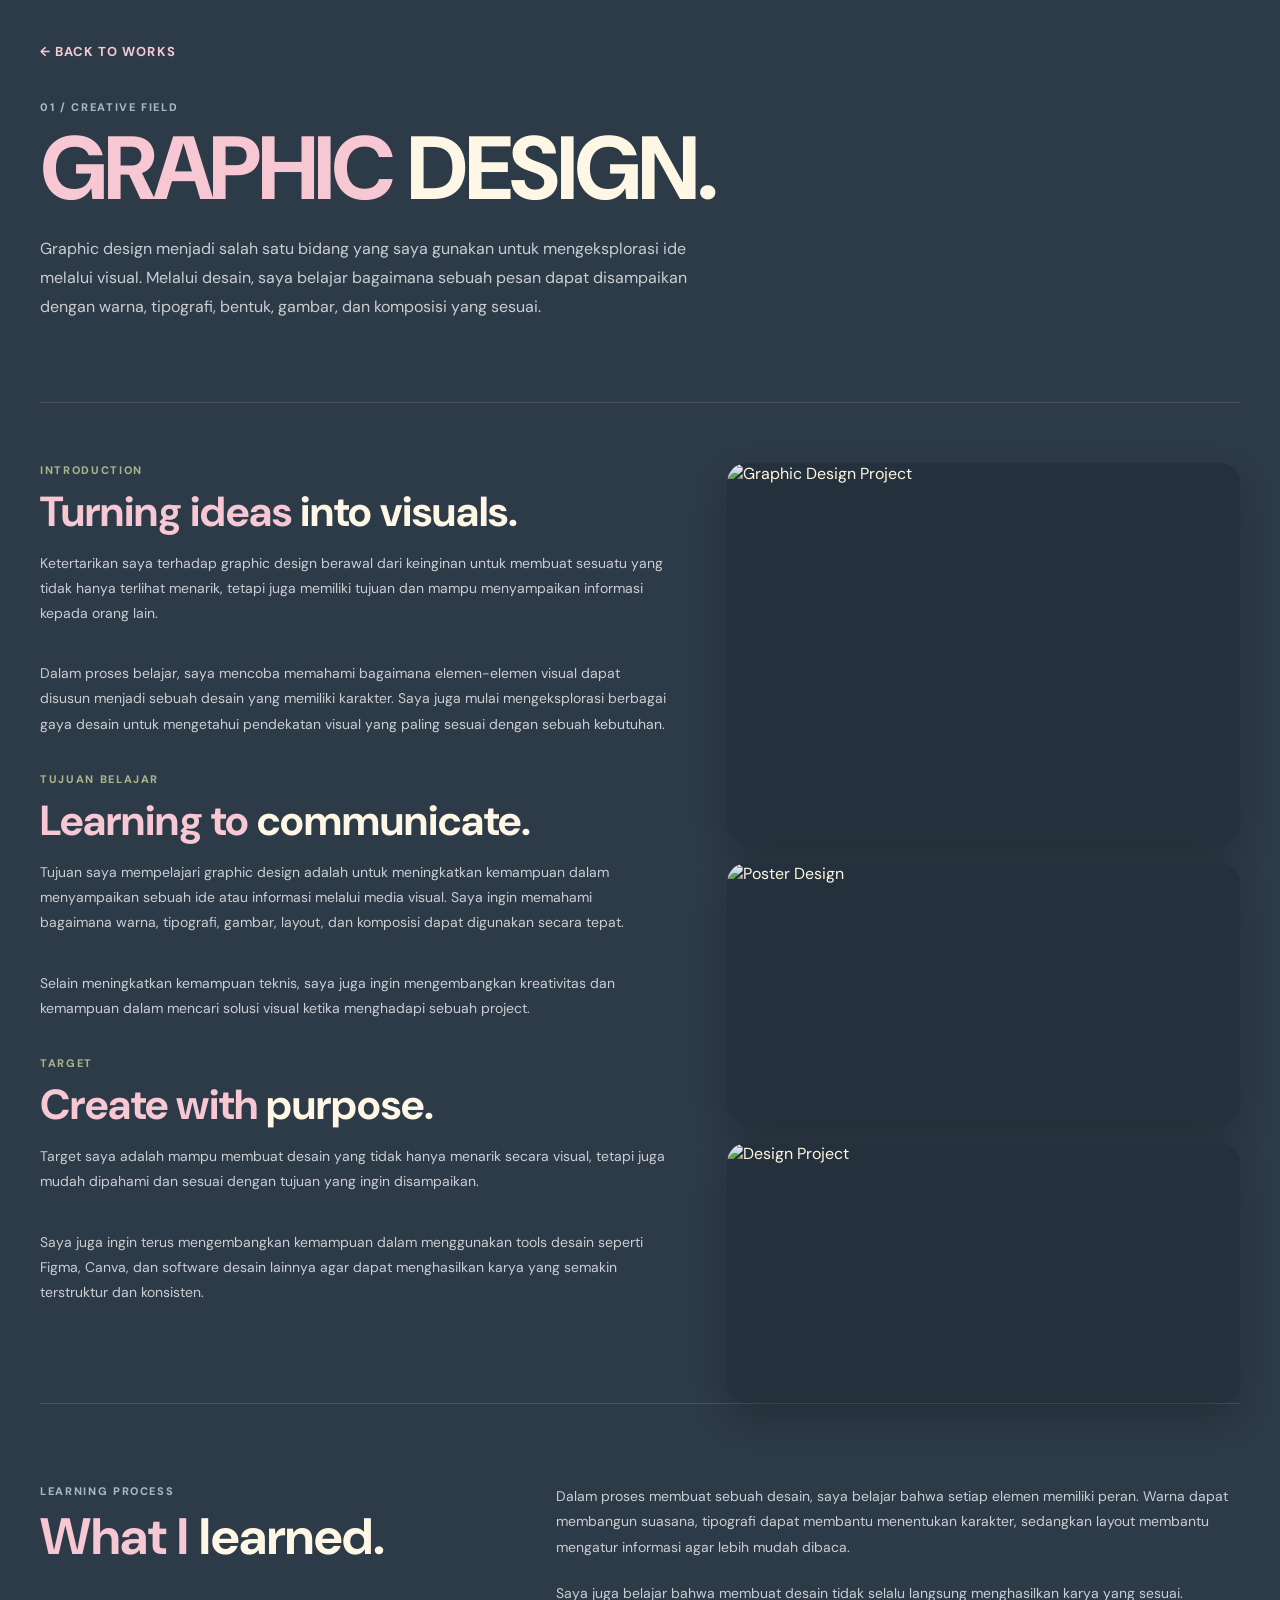
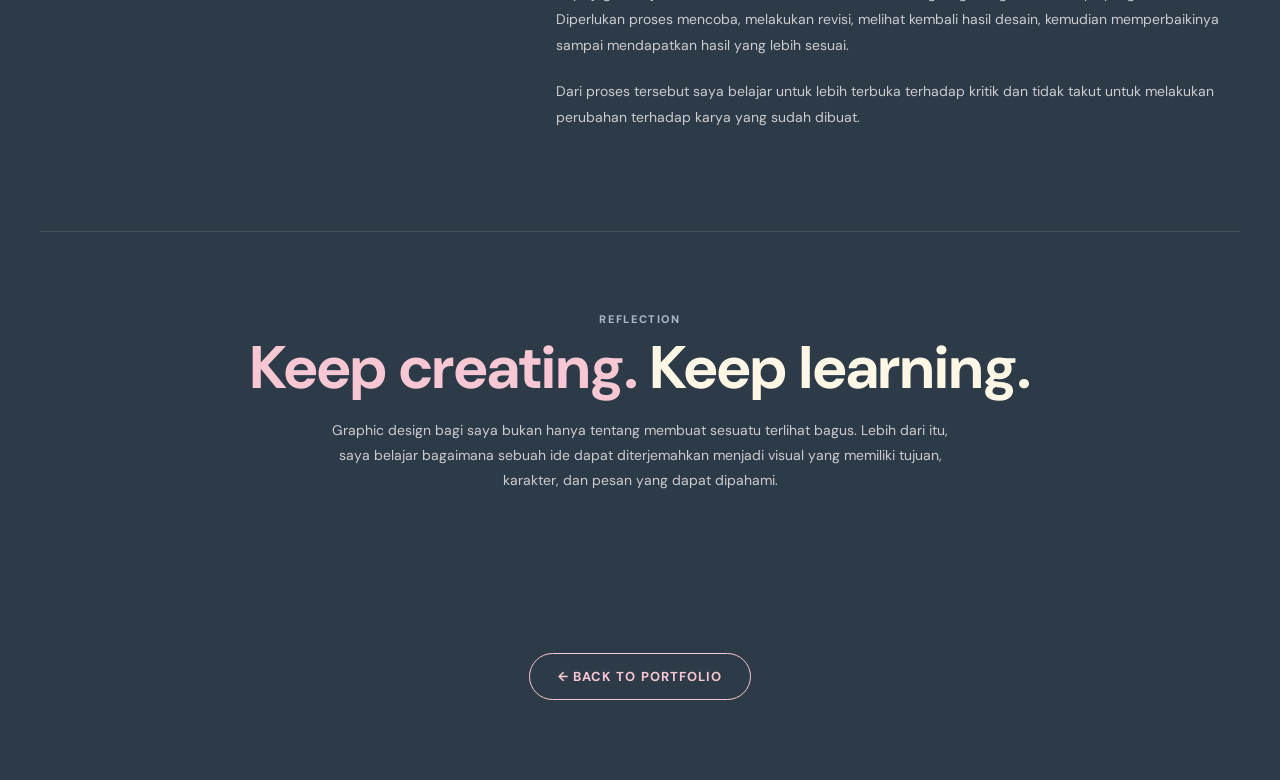
==== commit 59084f7c: "tambah file, css" ====
--- a/graphic-design.html
+++ b/graphic-design.html
@@ -3,9 +3,16 @@
 <head>
     <meta charset="UTF-8">
     <meta name="viewport" content="width=device-width, initial-scale=1.0">
-    <title>Graphic Design | Haya Salsabil Fadiyah</title>
+    <title>Website Development | Haya Salsabil Fadiyah</title>
+
+    <link rel="preconnect" href="https://fonts.googleapis.com">
+    <link rel="preconnect" href="https://fonts.gstatic.com" crossorigin>
+    <link href="https://fonts.googleapis.com/css2?family=DM+Sans:ital,opsz,wght@0,9..40,100..1000;1,9..40,100..1000&display=swap" rel="stylesheet">
+
     <link rel="stylesheet" href="css/detail.css">
     <link rel="stylesheet" href="css/detail-responsive.css">
+    
+    <script src="js/detail.js" defer></script>
 </head>
 
 <body class="detail-page">
@@ -228,7 +235,7 @@
         </a>
 
     </main>
-
+<script src="js/detail.js"></script>
 </body>
 </html>
 
--- a/css/detail.css
+++ b/css/detail.css
@@ -1,242 +1,266 @@
-
-/* =========================================================
-   DETAIL PAGE
-   DESKTOP / MAIN STYLE
-========================================================= */
-
-.detail-page {
+/* =========================================================
+   DETAIL PAGE - MAIN (FIXED)
+========================================================= */
+
+:root {
+    --blue: #2d3a47;
+    --dark: #24303b;
+    --cream: #fff7e6;
+    --pink: #f7c8d3;
+    --rose: #b46a72;
+    --sage: #a8b58a;
+    --sky: #a9b7c6;
+    --white: #ffffff;
+    --muted: rgba(255, 255, 255, 0.75);
+}
+
+* {
+    margin: 0;
+    padding: 0;
+    box-sizing: border-box;
+    scroll-behavior: smooth;
+}
+
+body {
+    background: var(--blue);
+    color: var(--cream);
+    font-family: "DM Sans", sans-serif;
+    overflow-x: hidden;
+}
+
+a {
+    color: inherit;
+    text-decoration: none;
+}
+
+/* =========================================================
+   LAYOUT & CONTAINER
+========================================================= */
+
+.detail-page-content {
+    width: min(1200px, calc(100% - 60px));
+    margin: 40px auto 80px;
+}
+
+/* BACK BUTTONS */
+.detail-back,
+.detail-bottom-button,
+.back-btn {
+    display: inline-block;
+    color: var(--pink);
+    font-size: 13px;
+    font-weight: 700;
+    letter-spacing: 0.08em;
+    margin-bottom: 40px;
+    transition: transform 0.3s ease, color 0.3s ease;
+}
+
+.detail-back:hover,
+.detail-bottom-button:hover,
+.back-btn:hover {
+    color: var(--cream);
+    transform: translateX(-6px);
+}
+
+.detail-bottom-button {
+    display: table;
+    margin: 60px auto 0;
+    padding: 14px 28px;
+    border: 1px solid var(--pink);
+    border-radius: 30px;
+}
+
+/* SECTION LABELS */
+.section-label {
+    display: block;
+    color: var(--sage);
+    font-size: 11px;
+    font-weight: 800;
+    letter-spacing: 0.15em;
+    text-transform: uppercase;
+    margin-bottom: 12px;
+}
+
+.section-label.light {
+    color: var(--sky);
+}
+
+/* =========================================================
+   HEADER / HERO
+========================================================= */
+
+.detail-header {
+    margin-bottom: 80px;
+}
+
+.detail-header h1 {
+    color: var(--pink);
+    font-size: clamp(48px, 7vw, 90px);
+    line-height: 0.95;
+    font-weight: 800;
+    letter-spacing: -0.04em;
+    margin-bottom: 24px;
+}
+
+.detail-header h1 span {
+    color: var(--cream);
+}
+
+.detail-header p {
+    max-width: 650px;
+    color: var(--muted);
+    font-size: 16px;
+    line-height: 1.8;
+}
+
+/* =========================================================
+   INFO & GALLERY SECTION
+========================================================= */
+
+.detail-info {
+    display: grid;
+    grid-template-columns: 1.1fr 0.9fr;
+    gap: 60px;
+    padding-top: 60px;
+    border-top: 1px solid rgba(255, 255, 255, 0.12);
+}
+
+.detail-description h2 {
+    color: var(--pink);
+    font-size: clamp(28px, 4vw, 42px);
+    line-height: 1.1;
+    margin-bottom: 16px;
+}
+
+.detail-description h2 span {
+    color: var(--cream);
+}
+
+.detail-description p {
+    color: var(--muted);
+    font-size: 14px;
+    line-height: 1.8;
+    margin-bottom: 35px;
+}
+
+/* GALLERY */
+.detail-gallery {
+    display: flex;
+    flex-direction: column;
+    gap: 20px;
+}
+
+.detail-photo {
     width: 100%;
-    background: var(--blue);
-    color: white;
-}
-
-
-/* =========================================================
-   DETAIL ARTICLE
+    border-radius: 20px;
+    overflow: hidden;
+    background: var(--dark);
+    box-shadow: 0 15px 35px rgba(0, 0, 0, 0.2);
+}
+
+.detail-photo img {
+    width: 100%;
+    height: 260px;
+    object-fit: cover;
+    display: block;
+    transition: transform 0.5s ease;
+}
+
+.detail-photo.large img {
+    height: 380px;
+}
+
+.detail-photo:hover img {
+    transform: scale(1.03);
+}
+
+/* =========================================================
+   ARTICLE SECTION
 ========================================================= */
 
 .detail-article {
-    width: min(1400px, 90%);
-    margin: 0 auto;
-    padding: 100px 0;
-
     display: grid;
     grid-template-columns: 0.8fr 1.2fr;
-    align-items: start;
-    gap: 80px;
-
-    border-top: 1px solid rgba(255, 255, 255, 0.1);
+    gap: 60px;
+    padding: 80px 0;
+    border-top: 1px solid rgba(255, 255, 255, 0.12);
 }
 
 .detail-article h2 {
-    margin: 12px 0 25px;
-
-    color: var(--pink);
-
-    font-size: clamp(40px, 5vw, 68px);
-    line-height: 0.95;
-    font-weight: 800;
-
-    letter-spacing: -0.05em;
+    color: var(--pink);
+    font-size: clamp(32px, 4vw, 52px);
+    line-height: 1.05;
 }
 
 .detail-article h2 span {
-    color: white;
+    color: var(--cream);
 }
 
 .detail-article p {
-    max-width: 650px;
-    margin-bottom: 18px;
-
-    color: rgba(255, 255, 255, 0.68);
-
+    color: var(--muted);
     font-size: 14px;
     line-height: 1.85;
-}
-
-
-/* =========================================================
-   DETAIL PROJECT
-========================================================= */
-
-.detail-project {
-    width: min(900px, 90%);
-    margin: 0 auto;
-    padding: 100px 0;
-
+    margin-bottom: 20px;
+}
+
+/* =========================================================
+   PROJECT & CLOSING SECTION
+========================================================= */
+
+.detail-project,
+.detail-closing {
+    padding: 80px 0;
+    border-top: 1px solid rgba(255, 255, 255, 0.12);
     text-align: center;
 }
 
-.detail-project h2 {
-    margin: 12px 0 25px;
-
-    color: var(--pink);
-
-    font-size: clamp(40px, 5vw, 68px);
-    line-height: 0.95;
-    font-weight: 800;
-
-    letter-spacing: -0.05em;
-}
-
-.detail-project h2 span {
-    color: white;
-}
-
-.detail-project p {
-    max-width: 700px;
-    margin: 0 auto 18px;
-
-    color: rgba(255, 255, 255, 0.68);
-
+.detail-project h2,
+.detail-closing h2 {
+    color: var(--pink);
+    font-size: clamp(36px, 5vw, 60px);
+    line-height: 1;
+    margin-bottom: 20px;
+}
+
+.detail-project h2 span,
+.detail-closing h2 span {
+    color: var(--cream);
+}
+
+.detail-project p,
+.detail-closing p {
+    max-width: 650px;
+    margin: 0 auto 20px;
+    color: var(--muted);
     font-size: 14px;
-    line-height: 1.85;
-}
-
-
-/* =========================================================
-   DETAIL CLOSING
-========================================================= */
-
-.detail-closing {
-    width: min(850px, 90%);
-    margin: 0 auto;
-    padding: 110px 0;
-
-    text-align: center;
-}
-
-.detail-closing h2 {
-    margin: 12px 0 25px;
-
-    color: var(--pink);
-
-    font-size: clamp(40px, 5vw, 68px);
-    line-height: 0.95;
-    font-weight: 800;
-
-    letter-spacing: -0.05em;
-}
-
-.detail-closing h2 span {
-    color: white;
-}
-
-.detail-closing p {
-    max-width: 700px;
-    margin: 0 auto;
-
-    color: rgba(255, 255, 255, 0.68);
-
-    font-size: 14px;
-    line-height: 1.85;
-}
-
-
-/* =========================================================
-   DETAIL DIVIDER
-========================================================= */
-
-.detail-divider {
-    width: 80px;
-    height: 3px;
-
-    margin: 30px auto;
-
-    border-radius: 10px;
-
-    background: var(--sage);
-}
-
-
-/* =========================================================
-   DETAIL IMAGE
-========================================================= */
-
-.detail-image {
-    width: 100%;
-    overflow: hidden;
-
-    border-radius: var(--radius-medium);
-
-    background: var(--cream);
-}
-
-.detail-image img {
-    width: 100%;
-    height: auto;
-
-    display: block;
-
-    object-fit: cover;
-
-    transition: transform 0.5s ease;
-}
-
-.detail-image:hover img {
-    transform: scale(1.03);
-}
-
-
-/* =========================================================
-   DETAIL TAGS
-========================================================= */
-
-.detail-tags {
-    display: flex;
-    flex-wrap: wrap;
-    gap: 8px;
-
-    margin-top: 25px;
-}
-
-.detail-tags span {
-    padding: 8px 14px;
-
-    border-radius: 20px;
-
-    color: var(--rose);
-
-    background: rgba(247, 200, 211, 0.1);
-
-    font-size: 9px;
-    font-weight: 800;
-
-    letter-spacing: 0.08em;
-}
-
-
-/* =========================================================
-   DETAIL BUTTON
-========================================================= */
-
-.detail-button {
-    display: inline-flex;
-    align-items: center;
-    justify-content: center;
-
-    gap: 10px;
-
-    margin-top: 25px;
-    padding: 14px 22px;
-
-    border-radius: 30px;
-
-    color: white;
-    background: var(--rose);
-
-    font-size: 11px;
-    font-weight: 800;
-
-    transition:
-        transform 0.3s ease,
-        box-shadow 0.3s ease;
-}
-
-.detail-button:hover {
-    transform: translateY(-4px);
-
-    box-shadow:
-        0 12px 25px rgba(180, 106, 114, 0.3);
-}
-
+    line-height: 1.8;
+}
+
+/* =========================================================
+   ANIMATIONS & TRANSITIONS
+========================================================= */
+
+/* =========================================================
+   PAGE LOADING (FIXED)
+========================================================= */
+
+.detail-page {
+    opacity: 1; /* Diubah jadi 1 agar isi halaman langsung muncul */
+    transform: translateY(0);
+}
+
+.detail-page.loaded {
+    opacity: 1;
+    transform: translateY(0);
+}
+
+.reveal {
+    opacity: 0;
+    transform: translateY(30px);
+    transition: opacity 0.8s ease, transform 0.8s ease;
+}
+
+.reveal.show {
+    opacity: 1;
+    transform: translateY(0);
+}
--- a/css/detail-responsive.css
+++ b/css/detail-responsive.css
@@ -1,7 +1,5 @@
-
 /* =========================================================
-   DETAIL PAGE
-   RESPONSIVE STYLE
+   DETAIL RESPONSIVE
 ========================================================= */
 
 
@@ -11,144 +9,347 @@
 
 @media (max-width: 1100px) {
 
+    .detail-nav {
+        width: calc(100% - 40px);
+    }
+
+    .detail-hero {
+        width: calc(100% - 40px);
+
+        min-height: 570px;
+
+        padding: 60px;
+
+        gap: 40px;
+    }
+
+    .detail-hero h1 {
+        font-size: 68px;
+    }
+
+    .detail-hero-image img {
+        max-height: 390px;
+    }
+
+
     .detail-article {
-        width: calc(100% - 80px);
-        grid-template-columns: 1fr 1fr;
-        gap: 50px;
-        padding: 80px 0;
-    }
+        width: calc(100% - 60px);
+
+        padding: 60px;
+
+        gap: 55px;
+    }
+
 
     .detail-project {
-        width: calc(100% - 80px);
-
-        padding: 80px 0;
-    }
-
-    .detail-closing {
-        width: calc(100% - 80px);
-
-        padding: 85px 0;
+        width: calc(100% - 60px);
+    }
+
+
+    .detail-footer {
+        width: calc(100% - 50px);
+    }
+}
+
+
+/* =========================================================
+   MOBILE
+========================================================= */
+
+@media (max-width: 700px) {
+
+    .detail-page {
+        overflow-x: hidden;
+    }
+
+
+    /* NAV */
+
+    .detail-nav {
+        width: calc(100% - 20px);
+
+        height: 64px;
+
+        margin-top: 12px;
+
+        padding: 0 18px;
+    }
+
+    .detail-logo {
+        font-size: 21px;
+    }
+
+    .detail-nav-links {
+        gap: 13px;
+    }
+
+    .detail-nav-links a {
+        font-size: 8px;
+    }
+
+
+    /* HERO */
+
+    .detail-hero {
+        width: calc(100% - 16px);
+
+        min-height: auto;
+
+        margin-top: 18px;
+
+        padding:
+            50px 24px
+            55px;
+
+        display: flex;
+
+        flex-direction: column;
+
+        text-align: center;
+
+        gap: 40px;
+
+        border-radius: 28px;
+    }
+
+    .detail-hero::before {
+        width: 250px;
+        height: 250px;
+
+        right: -100px;
+        top: -100px;
+    }
+
+    .detail-hero::after {
+        left: 25px;
+        bottom: 30px;
+    }
+
+
+    .detail-hero-content {
+        width: 100%;
+    }
+
+    .detail-label {
+        font-size: 8px;
+    }
+
+    .detail-hero h1 {
+        font-size: 48px;
+
+        line-height: 0.92;
+    }
+
+    .detail-hero-description {
+        font-size: 12px;
+
+        line-height: 1.75;
+    }
+
+    .detail-button {
+        font-size: 9px;
+
+        padding:
+            13px 20px;
+    }
+
+
+    .detail-hero-image {
+        width: 90%;
+    }
+
+    .detail-hero-image::before {
+        width: 220px;
+        height: 220px;
+    }
+
+    .detail-hero-image img {
+        max-height: 330px;
+
+        border-radius: 22px;
+    }
+
+
+    /* ARTICLE */
+
+    .detail-article {
+        width: calc(100% - 25px);
+
+        margin-top: 50px;
+
+        padding:
+            40px 24px
+            45px;
+
+        display: flex;
+
+        flex-direction: column;
+
+        gap: 30px;
+
+        border-radius: 27px;
+    }
+
+    .detail-article-info {
+        position: static;
+
+        text-align: center;
     }
 
     .detail-article h2,
     .detail-project h2,
     .detail-closing h2 {
-        font-size: 50px;
-    }
-}
-
-
-/* =========================================================
-   MOBILE
-========================================================= */
-
-@media (max-width: 700px) {
-
-    /* -----------------------------------------------------
-       ARTICLE
-    ----------------------------------------------------- */
-
-    .detail-article {
-        width: calc(100% - 40px);
-        display: grid;
-        grid-template-columns: 1fr;
-        gap: 30px;
-        padding: 60px 0;
-    }
-
-
-    /* -----------------------------------------------------
-       PROJECT
-    ----------------------------------------------------- */
-
-    .detail-project {
-        width: calc(100% - 40px);
-
-        padding: 65px 0;
-    }
-
-
-    /* -----------------------------------------------------
-       CLOSING
-    ----------------------------------------------------- */
-
-    .detail-closing {
-        width: calc(100% - 40px);
-
-        padding: 70px 0;
-    }
-
-
-    /* -----------------------------------------------------
-       TITLE
-    ----------------------------------------------------- */
-
-    .detail-article h2,
-    .detail-project h2,
-    .detail-closing h2 {
-        margin-bottom: 20px;
-
-        font-size: 40px;
-
-        line-height: 0.95;
-    }
-
-
-    /* -----------------------------------------------------
-       PARAGRAPH
-    ----------------------------------------------------- */
+        font-size: 41px;
+
+        line-height: 0.94;
+    }
 
     .detail-article p,
     .detail-project p,
     .detail-closing p {
         font-size: 12px;
-        line-height: 1.75;
-    }
-
-
-    /* -----------------------------------------------------
-       IMAGE
-    ----------------------------------------------------- */
-
-    .detail-image {
+
+        line-height: 1.8;
+    }
+
+
+    /* INFO */
+
+    .detail-info-list {
+        text-align: left;
+    }
+
+
+    /* PROJECT */
+
+    .detail-project {
+        width: calc(100% - 30px);
+
+        padding:
+            70px 0;
+    }
+
+    .detail-project-image {
+        margin-top: 35px;
+
         border-radius: 20px;
     }
 
-
-    /* -----------------------------------------------------
-       TAGS
-    ----------------------------------------------------- */
-
-    .detail-tags {
-        justify-content: center;
-    }
-
-
-    .detail-tags span {
+    .detail-project-grid {
+        grid-template-columns: 1fr;
+
+        gap: 14px;
+    }
+
+    .detail-project-grid img {
+        border-radius: 18px;
+    }
+
+
+    /* TOOLS */
+
+    .detail-tools {
+        gap: 6px;
+    }
+
+    .detail-tool {
+        padding:
+            7px 11px;
+
         font-size: 8px;
-        padding: 7px 12px;
-    }
-
-
-    /* -----------------------------------------------------
-       BUTTON
-    ----------------------------------------------------- */
-
-    .detail-button {
-        padding: 13px 20px;
-
-        font-size: 10px;
-    }
-
-
-    /* -----------------------------------------------------
-       DIVIDER
-    ----------------------------------------------------- */
-
-    .detail-divider {
-        width: 60px;
-        height: 2px;
-
-        margin: 25px auto;
+    }
+
+
+    /* CLOSING */
+
+    .detail-closing {
+        width: calc(100% - 30px);
+
+        padding:
+            60px 0
+            80px;
+    }
+
+
+    /* NEXT */
+
+    .detail-next {
+        padding:
+            30px 22px;
+    }
+
+    .detail-next strong {
+        font-size: 17px;
+    }
+
+    .detail-next a {
+        width: 45px;
+        height: 45px;
+    }
+
+
+    /* FOOTER */
+
+    .detail-footer {
+        width: calc(100% - 35px);
+
+        padding:
+            28px 0
+            35px;
+
+        flex-direction: column;
+
+        align-items: flex-start;
+
+        gap: 12px;
     }
 }
+
+
+/* =========================================================
+   SMALL PHONE
+========================================================= */
+
+@media (max-width: 420px) {
+
+    .detail-nav-links {
+        gap: 9px;
+    }
+
+    .detail-nav-links a {
+        font-size: 7px;
+    }
+
+    .detail-logo {
+        font-size: 19px;
+    }
+
+
+    .detail-hero {
+        padding:
+            42px 20px
+            45px;
+    }
+
+    .detail-hero h1 {
+        font-size: 41px;
+    }
+
+    .detail-hero-description {
+        font-size: 11px;
+    }
+
+
+    .detail-article {
+        padding:
+            35px 20px
+            40px;
+    }
+
+
+    .detail-article h2,
+    .detail-project h2,
+    .detail-closing h2 {
+        font-size: 36px;
+    }
+}
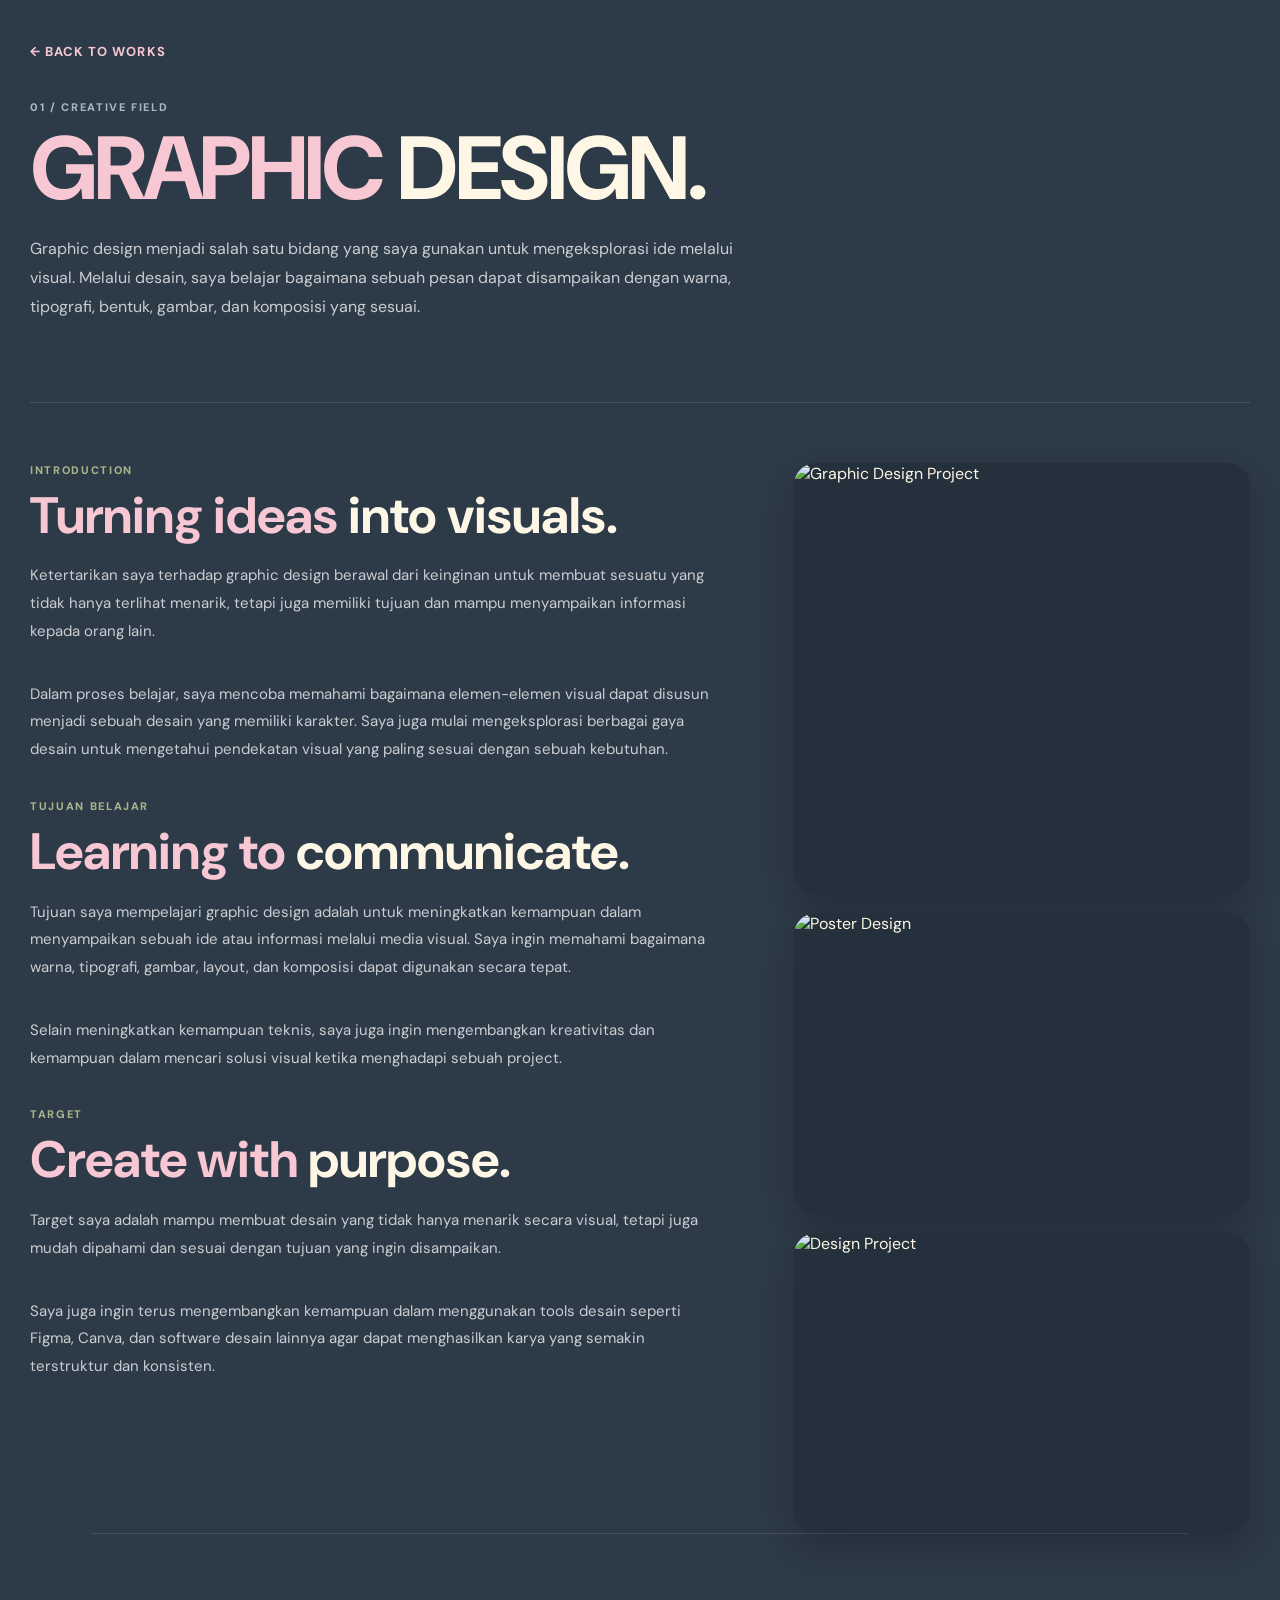
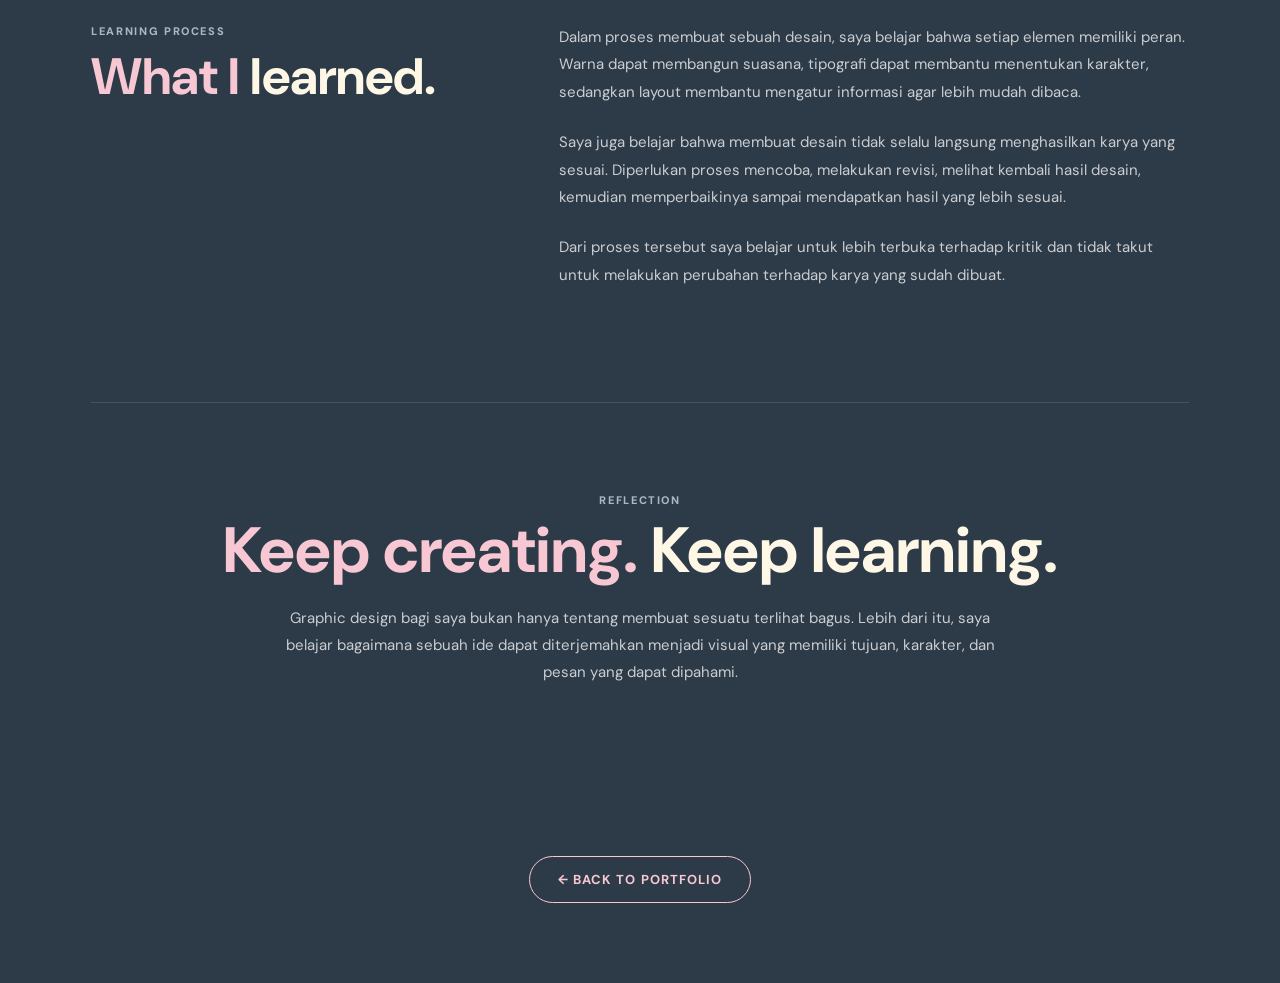
==== commit 1f67fcc8: "image, css" ====
--- a/graphic-design.html
+++ b/graphic-design.html
@@ -137,21 +137,21 @@
 
                 <div class="detail-photo large">
                     <img
-                        src="assets/poster1.jpg"
+                        src="assets/graphic-1.jpg"
                         alt="Graphic Design Project"
                     >
                 </div>
 
                 <div class="detail-photo">
                     <img
-                        src="assets/work-poster.jpg"
+                        src="assets/graphic-2.jpg"
                         alt="Poster Design"
                     >
                 </div>
 
                 <div class="detail-photo">
                     <img
-                        src="assets/journey-2.jpg"
+                        src="assets/graphic-3.jpg"
                         alt="Design Project"
                     >
                 </div>
--- a/css/detail.css
+++ b/css/detail.css
@@ -1,5 +1,5 @@
 /* =========================================================
-   DETAIL PAGE - MAIN (FIXED)
+   DETAIL PAGE - MAIN
 ========================================================= */
 
 :root {
@@ -14,6 +14,11 @@
     --muted: rgba(255, 255, 255, 0.75);
 }
 
+
+/* =========================================================
+   RESET
+========================================================= */
+
 * {
     margin: 0;
     padding: 0;
@@ -21,10 +26,20 @@
     scroll-behavior: smooth;
 }
 
+html {
+    width: 100%;
+    overflow-x: hidden;
+}
+
 body {
+    width: 100%;
+    min-height: 100vh;
+
     background: var(--blue);
     color: var(--cream);
+
     font-family: "DM Sans", sans-serif;
+
     overflow-x: hidden;
 }
 
@@ -33,51 +48,98 @@
     text-decoration: none;
 }
 
-/* =========================================================
-   LAYOUT & CONTAINER
-========================================================= */
+
+/* =========================================================
+   MAIN PAGE
+========================================================= */
+
+.detail-page {
+    width: 100%;
+    min-height: 100vh;
+
+    opacity: 1;
+    transform: translateY(0);
+}
+
+
+/* =========================================================
+   MAIN CONTAINER
+========================================================= */
+
+/*
+   DESKTOP:
+   dibuat lebih lebar supaya halaman tidak terlalu
+   kosong di bagian kanan.
+*/
 
 .detail-page-content {
-    width: min(1200px, calc(100% - 60px));
+    width: calc(100% - 60px);
+    max-width: 1600px;
+
     margin: 40px auto 80px;
 }
 
-/* BACK BUTTONS */
+
+/* =========================================================
+   BACK BUTTON
+========================================================= */
+
 .detail-back,
 .detail-bottom-button,
 .back-btn {
     display: inline-block;
+
     color: var(--pink);
+
     font-size: 13px;
     font-weight: 700;
+
     letter-spacing: 0.08em;
+
     margin-bottom: 40px;
-    transition: transform 0.3s ease, color 0.3s ease;
+
+    transition:
+        transform 0.3s ease,
+        color 0.3s ease;
 }
 
 .detail-back:hover,
 .detail-bottom-button:hover,
 .back-btn:hover {
     color: var(--cream);
+
     transform: translateX(-6px);
 }
 
 .detail-bottom-button {
     display: table;
+
     margin: 60px auto 0;
+
     padding: 14px 28px;
+
     border: 1px solid var(--pink);
+
     border-radius: 30px;
 }
 
-/* SECTION LABELS */
+
+/* =========================================================
+   SECTION LABEL
+========================================================= */
+
 .section-label {
     display: block;
+
     color: var(--sage);
+
     font-size: 11px;
     font-weight: 800;
+
     letter-spacing: 0.15em;
+
     text-transform: uppercase;
+
     margin-bottom: 12px;
 }
 
@@ -85,6 +147,7 @@
     color: var(--sky);
 }
 
+
 /* =========================================================
    HEADER / HERO
 ========================================================= */
@@ -95,10 +158,15 @@
 
 .detail-header h1 {
     color: var(--pink);
+
     font-size: clamp(48px, 7vw, 90px);
+
     line-height: 0.95;
+
     font-weight: 800;
+
     letter-spacing: -0.04em;
+
     margin-bottom: 24px;
 }
 
@@ -107,29 +175,56 @@
 }
 
 .detail-header p {
-    max-width: 650px;
+    width: 100%;
+    max-width: 720px;
+
     color: var(--muted);
+
     font-size: 16px;
+
     line-height: 1.8;
 }
 
-/* =========================================================
-   INFO & GALLERY SECTION
+
+/* =========================================================
+   INFO & GALLERY
 ========================================================= */
 
 .detail-info {
     display: grid;
-    grid-template-columns: 1.1fr 0.9fr;
-    gap: 60px;
+
+    /*
+       TEKS KIRI LEBIH LEBAR
+       GAMBAR KANAN TETAP BESAR
+    */
+
+    grid-template-columns: 1.2fr 0.8fr;
+
+    gap: 80px;
+
     padding-top: 60px;
-    border-top: 1px solid rgba(255, 255, 255, 0.12);
+
+    border-top:
+        1px solid rgba(255, 255, 255, 0.12);
+}
+
+
+/* =========================================================
+   DESCRIPTION
+========================================================= */
+
+.detail-description {
+    width: 100%;
 }
 
 .detail-description h2 {
     color: var(--pink);
-    font-size: clamp(28px, 4vw, 42px);
-    line-height: 1.1;
-    margin-bottom: 16px;
+
+    font-size: clamp(28px, 4vw, 52px);
+
+    line-height: 1.05;
+
+    margin-bottom: 20px;
 }
 
 .detail-description h2 span {
@@ -137,58 +232,90 @@
 }
 
 .detail-description p {
+    width: 100%;
+    max-width: 800px;
+
     color: var(--muted);
-    font-size: 14px;
-    line-height: 1.8;
+
+    font-size: 15px;
+
+    line-height: 1.85;
+
     margin-bottom: 35px;
 }
 
-/* GALLERY */
+
+/* =========================================================
+   GALLERY
+========================================================= */
+
 .detail-gallery {
+    width: 100%;
+
     display: flex;
+
     flex-direction: column;
+
     gap: 20px;
 }
 
 .detail-photo {
     width: 100%;
-    border-radius: 20px;
+
+    border-radius: 22px;
+
     overflow: hidden;
+
     background: var(--dark);
-    box-shadow: 0 15px 35px rgba(0, 0, 0, 0.2);
+
+    box-shadow:
+        0 15px 35px rgba(0, 0, 0, 0.2);
 }
 
 .detail-photo img {
     width: 100%;
-    height: 260px;
+
+    height: 300px;
+
     object-fit: cover;
+
     display: block;
-    transition: transform 0.5s ease;
+
+    transition:
+        transform 0.5s ease;
 }
 
 .detail-photo.large img {
-    height: 380px;
+    height: 430px;
 }
 
 .detail-photo:hover img {
     transform: scale(1.03);
 }
 
-/* =========================================================
-   ARTICLE SECTION
+
+/* =========================================================
+   ARTICLE
 ========================================================= */
 
 .detail-article {
     display: grid;
-    grid-template-columns: 0.8fr 1.2fr;
-    gap: 60px;
-    padding: 80px 0;
-    border-top: 1px solid rgba(255, 255, 255, 0.12);
+
+    grid-template-columns: 0.75fr 1.25fr;
+
+    gap: 90px;
+
+    padding: 90px 0;
+
+    border-top:
+        1px solid rgba(255, 255, 255, 0.12);
 }
 
 .detail-article h2 {
     color: var(--pink);
-    font-size: clamp(32px, 4vw, 52px);
+
+    font-size: clamp(32px, 4vw, 56px);
+
     line-height: 1.05;
 }
 
@@ -198,28 +325,38 @@
 
 .detail-article p {
     color: var(--muted);
-    font-size: 14px;
+
+    font-size: 15px;
+
     line-height: 1.85;
-    margin-bottom: 20px;
-}
-
-/* =========================================================
-   PROJECT & CLOSING SECTION
+
+    margin-bottom: 22px;
+}
+
+
+/* =========================================================
+   PROJECT & CLOSING
 ========================================================= */
 
 .detail-project,
 .detail-closing {
-    padding: 80px 0;
-    border-top: 1px solid rgba(255, 255, 255, 0.12);
+    padding: 90px 0;
+
+    border-top:
+        1px solid rgba(255, 255, 255, 0.12);
+
     text-align: center;
 }
 
 .detail-project h2,
 .detail-closing h2 {
     color: var(--pink);
-    font-size: clamp(36px, 5vw, 60px);
+
+    font-size: clamp(36px, 5vw, 64px);
+
     line-height: 1;
-    margin-bottom: 20px;
+
+    margin-bottom: 22px;
 }
 
 .detail-project h2 span,
@@ -229,38 +366,451 @@
 
 .detail-project p,
 .detail-closing p {
-    max-width: 650px;
+    width: 100%;
+    max-width: 750px;
+
     margin: 0 auto 20px;
+
     color: var(--muted);
-    font-size: 14px;
+
+    font-size: 15px;
+
     line-height: 1.8;
 }
 
-/* =========================================================
-   ANIMATIONS & TRANSITIONS
-========================================================= */
-
-/* =========================================================
-   PAGE LOADING (FIXED)
-========================================================= */
-
-.detail-page {
-    opacity: 1; /* Diubah jadi 1 agar isi halaman langsung muncul */
-    transform: translateY(0);
-}
+
+/* =========================================================
+   PAGE LOADING
+========================================================= */
 
 .detail-page.loaded {
     opacity: 1;
+
     transform: translateY(0);
 }
+
+
+/* =========================================================
+   REVEAL ANIMATION
+========================================================= */
 
 .reveal {
     opacity: 0;
+
     transform: translateY(30px);
-    transition: opacity 0.8s ease, transform 0.8s ease;
+
+    transition:
+        opacity 0.8s ease,
+        transform 0.8s ease;
 }
 
 .reveal.show {
     opacity: 1;
+
     transform: translateY(0);
+}
+
+
+/* =========================================================
+   TABLET
+   701px - 1100px
+========================================================= */
+
+@media (max-width: 1100px) {
+
+    /* MAIN */
+
+    .detail-page-content {
+        width: calc(100% - 50px);
+
+        max-width: none;
+
+        margin:
+            35px auto
+            70px;
+    }
+
+
+    /* HEADER */
+
+    .detail-header {
+        margin-bottom: 60px;
+    }
+
+    .detail-header h1 {
+        font-size: clamp(48px, 8vw, 72px);
+    }
+
+
+    .detail-header p {
+        max-width: 650px;
+
+        font-size: 15px;
+    }
+
+
+    /* INFO */
+
+    .detail-info {
+        grid-template-columns: 1fr 1fr;
+
+        gap: 45px;
+
+        padding-top: 50px;
+    }
+
+
+    /* GALLERY */
+
+    .detail-photo img {
+        height: 250px;
+    }
+
+    .detail-photo.large img {
+        height: 350px;
+    }
+
+
+    /* ARTICLE */
+
+    .detail-article {
+        grid-template-columns: 0.8fr 1.2fr;
+
+        gap: 50px;
+
+        padding: 70px 0;
+    }
+
+
+    /* PROJECT */
+
+    .detail-project,
+    .detail-closing {
+        padding: 70px 0;
+    }
+}
+
+
+/* =========================================================
+   MOBILE
+   <= 700px
+========================================================= */
+
+@media (max-width: 700px) {
+
+    .detail-page {
+        width: 100%;
+
+        overflow-x: hidden;
+    }
+
+
+    /* =====================================================
+       MAIN
+    ===================================================== */
+
+    .detail-page-content {
+        width: calc(100% - 28px);
+
+        max-width: none;
+
+        margin:
+            25px auto
+            50px;
+    }
+
+
+    /* =====================================================
+       BACK
+    ===================================================== */
+
+    .detail-back,
+    .back-btn {
+        font-size: 10px;
+
+        margin-bottom: 30px;
+    }
+
+
+    /* =====================================================
+       HEADER
+    ===================================================== */
+
+    .detail-header {
+        margin-bottom: 50px;
+    }
+
+    .detail-header h1 {
+        font-size: 48px;
+
+        line-height: 0.93;
+
+        margin-bottom: 20px;
+    }
+
+    .detail-header p {
+        max-width: 100%;
+
+        font-size: 12px;
+
+        line-height: 1.75;
+    }
+
+
+    /* =====================================================
+       INFO
+    ===================================================== */
+
+    .detail-info {
+        display: flex;
+
+        flex-direction: column;
+
+        gap: 35px;
+
+        padding-top: 40px;
+    }
+
+
+    .detail-description {
+        width: 100%;
+    }
+
+
+    .detail-description h2 {
+        font-size: 40px;
+
+        line-height: 0.96;
+    }
+
+
+    .detail-description p {
+        max-width: 100%;
+
+        font-size: 12px;
+
+        line-height: 1.8;
+
+        margin-bottom: 25px;
+    }
+
+
+    /* =====================================================
+       GALLERY
+    ===================================================== */
+
+    .detail-gallery {
+        width: 100%;
+
+        gap: 15px;
+    }
+
+
+    .detail-photo {
+        border-radius: 18px;
+    }
+
+
+    .detail-photo img {
+        width: 100%;
+
+        height: 230px;
+    }
+
+
+    .detail-photo.large img {
+        height: 330px;
+    }
+
+
+    /* =====================================================
+       ARTICLE
+    ===================================================== */
+
+    .detail-article {
+        display: flex;
+
+        flex-direction: column;
+
+        gap: 30px;
+
+        padding: 55px 0;
+    }
+
+
+    .detail-article h2 {
+        font-size: 40px;
+
+        line-height: 0.95;
+    }
+
+
+    .detail-article p {
+        font-size: 12px;
+
+        line-height: 1.8;
+    }
+
+
+    /* =====================================================
+       PROJECT
+    ===================================================== */
+
+    .detail-project {
+        padding: 60px 0;
+    }
+
+
+    .detail-project h2,
+    .detail-closing h2 {
+        font-size: 42px;
+
+        line-height: 0.95;
+    }
+
+
+    .detail-project p,
+    .detail-closing p {
+        max-width: 100%;
+
+        font-size: 12px;
+
+        line-height: 1.8;
+    }
+
+
+    /* =====================================================
+       CLOSING
+    ===================================================== */
+
+    .detail-closing {
+        padding:
+            60px 0
+            80px;
+    }
+
+
+    /* =====================================================
+       BUTTON
+    ===================================================== */
+
+    .detail-bottom-button {
+        font-size: 10px;
+
+        padding:
+            12px 22px;
+
+        margin-top: 40px;
+    }
+}
+
+
+/* =========================================================
+   SMALL PHONE
+   <= 420px
+========================================================= */
+
+@media (max-width: 420px) {
+
+    /* MAIN */
+
+    .detail-page-content {
+        width: calc(100% - 22px);
+
+        margin-top: 22px;
+    }
+
+
+    /* BACK */
+
+    .detail-back,
+    .back-btn {
+        font-size: 9px;
+
+        margin-bottom: 25px;
+    }
+
+
+    /* HEADER */
+
+    .detail-header h1 {
+        font-size: 40px;
+
+        line-height: 0.93;
+    }
+
+
+    .detail-header p {
+        font-size: 11px;
+    }
+
+
+    /* INFO */
+
+    .detail-info {
+        gap: 28px;
+
+        padding-top: 35px;
+    }
+
+
+    .detail-description h2 {
+        font-size: 34px;
+    }
+
+
+    .detail-description p {
+        font-size: 11px;
+    }
+
+
+    /* GALLERY */
+
+    .detail-photo img {
+        height: 210px;
+    }
+
+
+    .detail-photo.large img {
+        height: 290px;
+    }
+
+
+    /* ARTICLE */
+
+    .detail-article {
+        gap: 25px;
+
+        padding: 45px 0;
+    }
+
+
+    .detail-article h2 {
+        font-size: 35px;
+    }
+
+
+    .detail-article p {
+        font-size: 11px;
+    }
+
+
+    /* PROJECT */
+
+    .detail-project,
+    .detail-closing {
+        padding: 50px 0;
+    }
+
+
+    .detail-project h2,
+    .detail-closing h2 {
+        font-size: 35px;
+    }
+
+
+    .detail-project p,
+    .detail-closing p {
+        font-size: 11px;
+    }
 }
--- a/css/detail-responsive.css
+++ b/css/detail-responsive.css
@@ -1,20 +1,99 @@
 /* =========================================================
    DETAIL RESPONSIVE
+   VERSION FIX - LEBIH LEBAR & RESPONSIVE
 ========================================================= */
+
+
+/* =========================================================
+   GLOBAL DETAIL
+========================================================= */
+
+.detail-page {
+    width: 100%;
+    max-width: 100%;
+    overflow-x: hidden;
+}
+
+.detail-page *,
+.detail-page *::before,
+.detail-page *::after {
+    box-sizing: border-box;
+}
+
+
+/* =========================================================
+   DESKTOP
+   > 1100px
+========================================================= */
+
+.detail-nav {
+    width: 90%;
+    max-width: 1450px;
+    margin-left: auto;
+    margin-right: auto;
+}
+
+
+.detail-hero {
+    width: 90%;
+    max-width: 1450px;
+    margin-left: auto;
+    margin-right: auto;
+}
+
+
+.detail-article {
+    width: 90%;
+    max-width: 1450px;
+    margin-left: auto;
+    margin-right: auto;
+}
+
+
+.detail-project {
+    width: 90%;
+    max-width: 1450px;
+    margin-left: auto;
+    margin-right: auto;
+}
+
+
+.detail-closing {
+    width: 90%;
+    max-width: 1450px;
+    margin-left: auto;
+    margin-right: auto;
+}
+
+
+.detail-footer {
+    width: 90%;
+    max-width: 1450px;
+    margin-left: auto;
+    margin-right: auto;
+}
 
 
 /* =========================================================
    TABLET
+   701px - 1100px
 ========================================================= */
 
 @media (max-width: 1100px) {
+
+    /* NAV */
 
     .detail-nav {
         width: calc(100% - 40px);
-    }
+        max-width: none;
+    }
+
+
+    /* HERO */
 
     .detail-hero {
         width: calc(100% - 40px);
+        max-width: none;
 
         min-height: 570px;
 
@@ -32,8 +111,11 @@
     }
 
 
+    /* ARTICLE */
+
     .detail-article {
-        width: calc(100% - 60px);
+        width: calc(100% - 40px);
+        max-width: none;
 
         padding: 60px;
 
@@ -41,29 +123,47 @@
     }
 
 
+    /* PROJECT */
+
     .detail-project {
-        width: calc(100% - 60px);
-    }
-
+        width: calc(100% - 40px);
+        max-width: none;
+    }
+
+
+    /* CLOSING */
+
+    .detail-closing {
+        width: calc(100% - 40px);
+        max-width: none;
+    }
+
+
+    /* FOOTER */
 
     .detail-footer {
-        width: calc(100% - 50px);
+        width: calc(100% - 40px);
+        max-width: none;
     }
 }
 
 
 /* =========================================================
    MOBILE
+   <= 700px
 ========================================================= */
 
 @media (max-width: 700px) {
 
     .detail-page {
+        width: 100%;
         overflow-x: hidden;
     }
 
 
-    /* NAV */
+    /* =====================================================
+       NAV
+    ===================================================== */
 
     .detail-nav {
         width: calc(100% - 20px);
@@ -88,7 +188,9 @@
     }
 
 
-    /* HERO */
+    /* =====================================================
+       HERO
+    ===================================================== */
 
     .detail-hero {
         width: calc(100% - 16px);
@@ -111,6 +213,7 @@
 
         border-radius: 28px;
     }
+
 
     .detail-hero::before {
         width: 250px;
@@ -120,6 +223,7 @@
         top: -100px;
     }
 
+
     .detail-hero::after {
         left: 25px;
         bottom: 30px;
@@ -130,22 +234,26 @@
         width: 100%;
     }
 
+
     .detail-label {
         font-size: 8px;
     }
 
+
     .detail-hero h1 {
         font-size: 48px;
 
         line-height: 0.92;
     }
 
+
     .detail-hero-description {
         font-size: 12px;
 
         line-height: 1.75;
     }
 
+
     .detail-button {
         font-size: 9px;
 
@@ -154,26 +262,37 @@
     }
 
 
+    /* HERO IMAGE */
+
     .detail-hero-image {
         width: 90%;
-    }
+        max-width: 500px;
+
+        margin-left: auto;
+        margin-right: auto;
+    }
+
 
     .detail-hero-image::before {
         width: 220px;
         height: 220px;
     }
 
+
     .detail-hero-image img {
+        width: 100%;
         max-height: 330px;
 
         border-radius: 22px;
     }
 
 
-    /* ARTICLE */
+    /* =====================================================
+       ARTICLE
+    ===================================================== */
 
     .detail-article {
-        width: calc(100% - 25px);
+        width: calc(100% - 20px);
 
         margin-top: 50px;
 
@@ -190,11 +309,13 @@
         border-radius: 27px;
     }
 
+
     .detail-article-info {
         position: static;
 
         text-align: center;
     }
+
 
     .detail-article h2,
     .detail-project h2,
@@ -204,6 +325,7 @@
         line-height: 0.94;
     }
 
+
     .detail-article p,
     .detail-project p,
     .detail-closing p {
@@ -213,27 +335,44 @@
     }
 
 
-    /* INFO */
+    /* =====================================================
+       INFO
+    ===================================================== */
 
     .detail-info-list {
         text-align: left;
     }
 
 
-    /* PROJECT */
+    /* =====================================================
+       PROJECT
+    ===================================================== */
 
     .detail-project {
-        width: calc(100% - 30px);
+        width: calc(100% - 20px);
 
         padding:
             70px 0;
     }
 
+
     .detail-project-image {
+        width: 100%;
+
         margin-top: 35px;
 
         border-radius: 20px;
-    }
+
+        overflow: hidden;
+    }
+
+
+    .detail-project-image img {
+        width: 100%;
+        height: auto;
+        display: block;
+    }
+
 
     .detail-project-grid {
         grid-template-columns: 1fr;
@@ -241,16 +380,24 @@
         gap: 14px;
     }
 
+
     .detail-project-grid img {
+        width: 100%;
+
         border-radius: 18px;
     }
 
 
-    /* TOOLS */
+    /* =====================================================
+       TOOLS
+    ===================================================== */
 
     .detail-tools {
         gap: 6px;
-    }
+
+        flex-wrap: wrap;
+    }
+
 
     .detail-tool {
         padding:
@@ -260,10 +407,12 @@
     }
 
 
-    /* CLOSING */
+    /* =====================================================
+       CLOSING
+    ===================================================== */
 
     .detail-closing {
-        width: calc(100% - 30px);
+        width: calc(100% - 20px);
 
         padding:
             60px 0
@@ -271,16 +420,20 @@
     }
 
 
-    /* NEXT */
+    /* =====================================================
+       NEXT
+    ===================================================== */
 
     .detail-next {
         padding:
             30px 22px;
     }
+
 
     .detail-next strong {
         font-size: 17px;
     }
+
 
     .detail-next a {
         width: 45px;
@@ -288,10 +441,12 @@
     }
 
 
-    /* FOOTER */
+    /* =====================================================
+       FOOTER
+    ===================================================== */
 
     .detail-footer {
-        width: calc(100% - 35px);
+        width: calc(100% - 20px);
 
         padding:
             28px 0
@@ -308,39 +463,59 @@
 
 /* =========================================================
    SMALL PHONE
+   <= 420px
 ========================================================= */
 
 @media (max-width: 420px) {
+
+    /* NAV */
 
     .detail-nav-links {
         gap: 9px;
     }
 
+
     .detail-nav-links a {
         font-size: 7px;
     }
 
+
     .detail-logo {
         font-size: 19px;
     }
 
 
+    /* HERO */
+
     .detail-hero {
+        width: calc(100% - 14px);
+
         padding:
             42px 20px
             45px;
     }
 
+
     .detail-hero h1 {
         font-size: 41px;
     }
 
+
     .detail-hero-description {
         font-size: 11px;
     }
 
 
+    .detail-hero-image {
+        width: 94%;
+    }
+
+
+    /* ARTICLE */
+
     .detail-article {
+        width: calc(100% - 14px);
+
         padding:
             35px 20px
             40px;
@@ -352,4 +527,25 @@
     .detail-closing h2 {
         font-size: 36px;
     }
+
+
+    /* PROJECT */
+
+    .detail-project {
+        width: calc(100% - 14px);
+    }
+
+
+    /* CLOSING */
+
+    .detail-closing {
+        width: calc(100% - 14px);
+    }
+
+
+    /* FOOTER */
+
+    .detail-footer {
+        width: calc(100% - 14px);
+    }
 }
